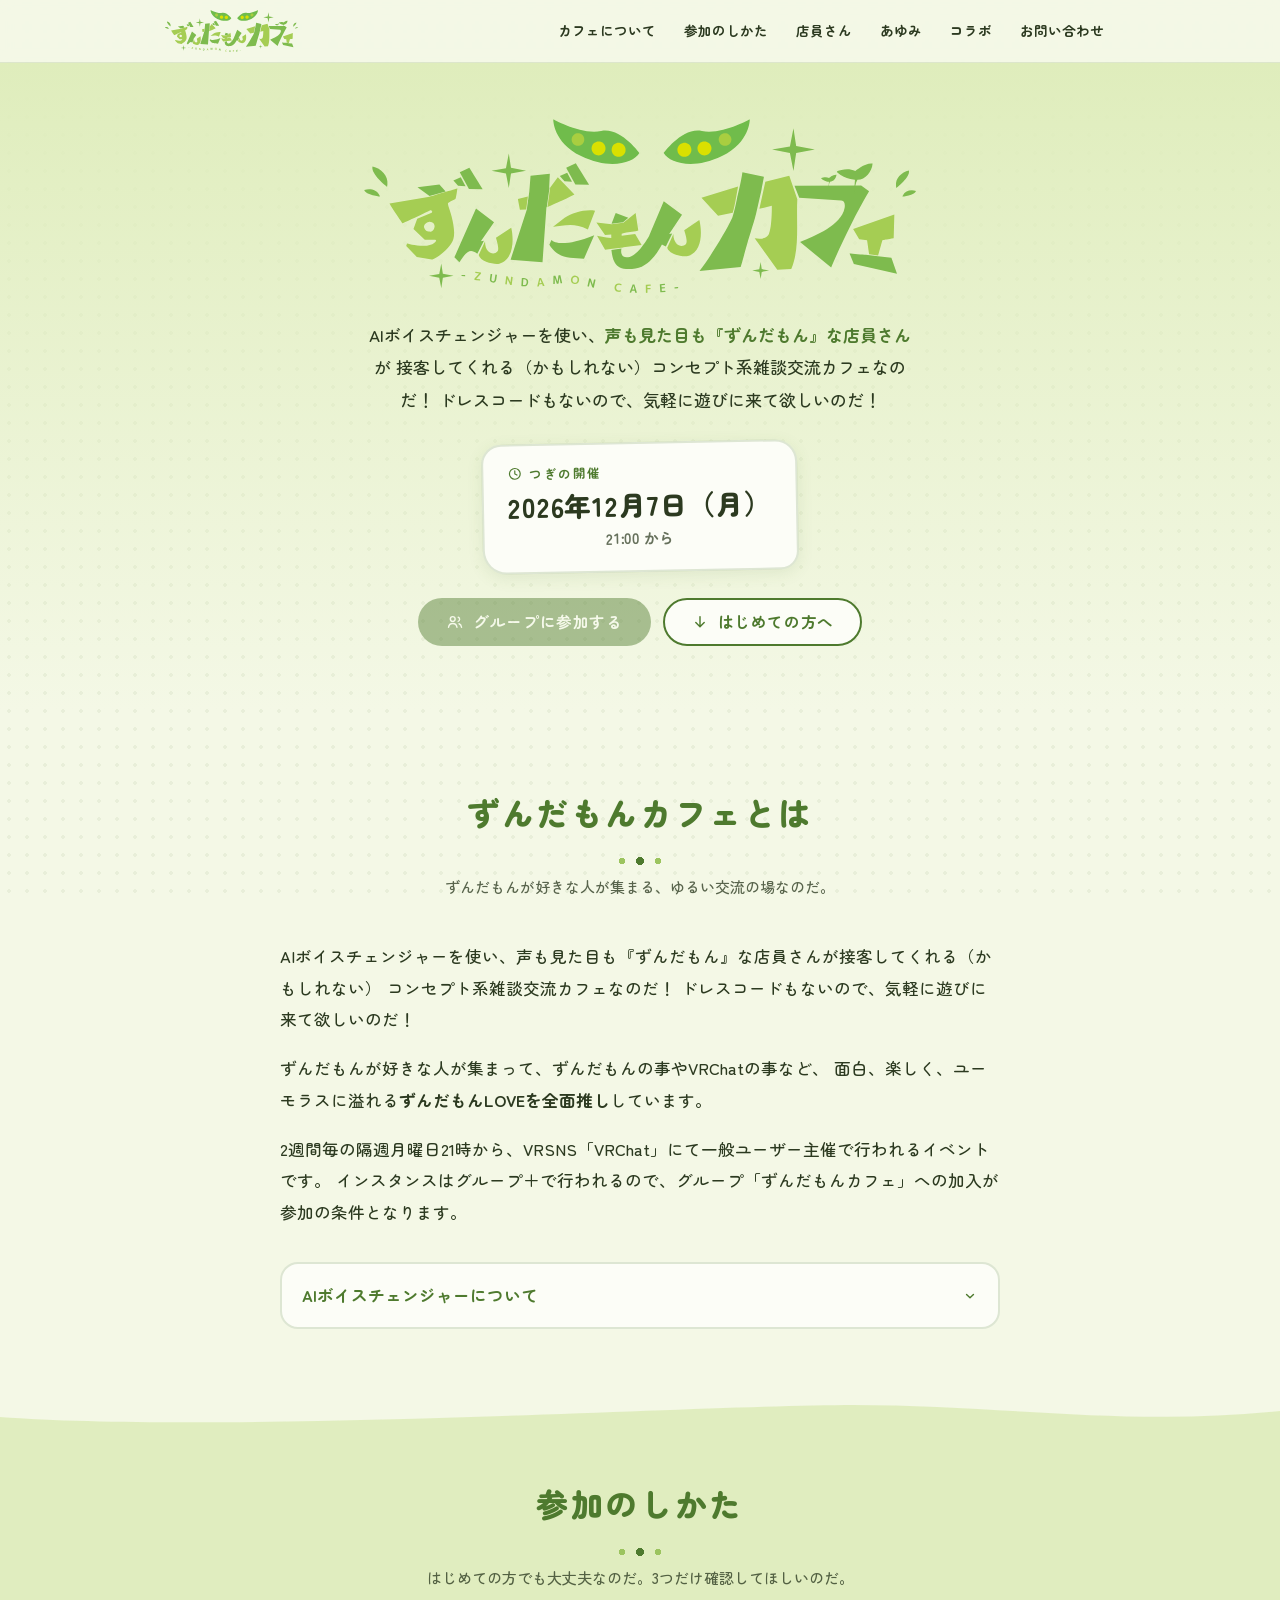
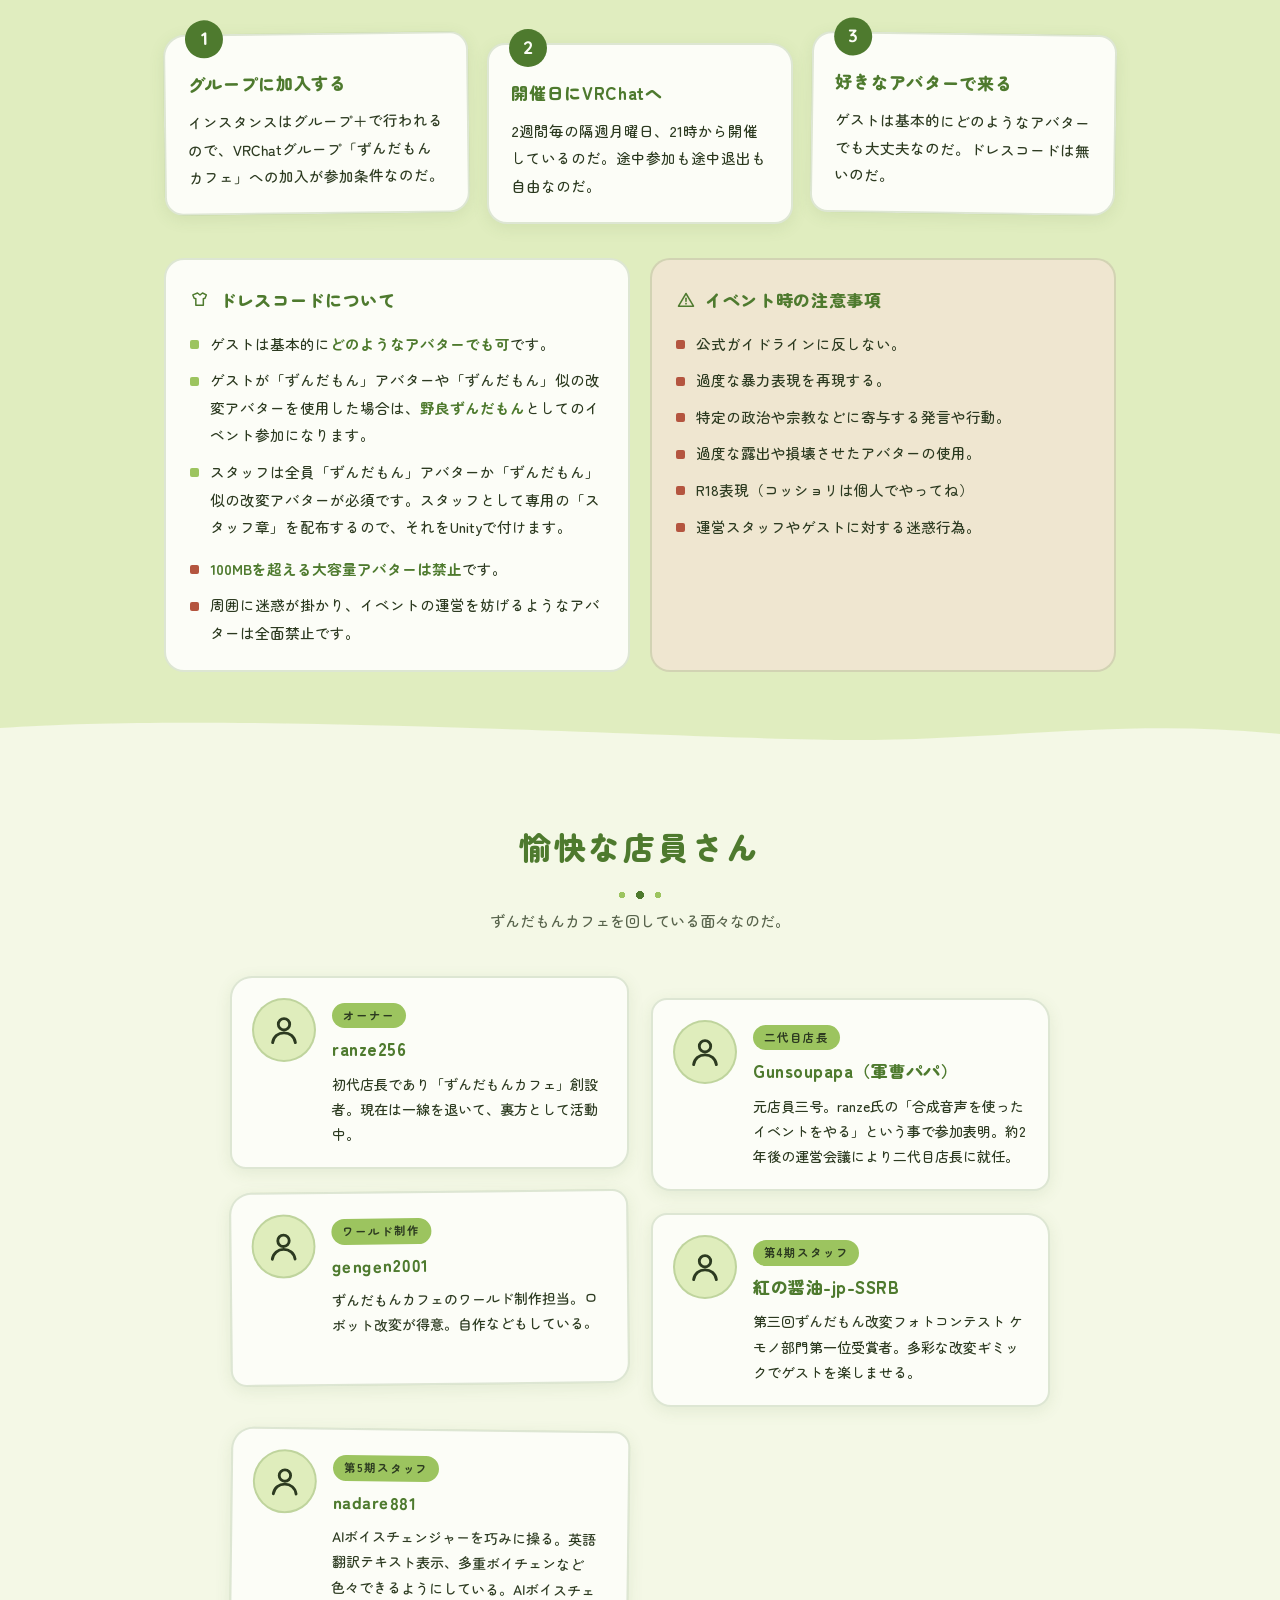
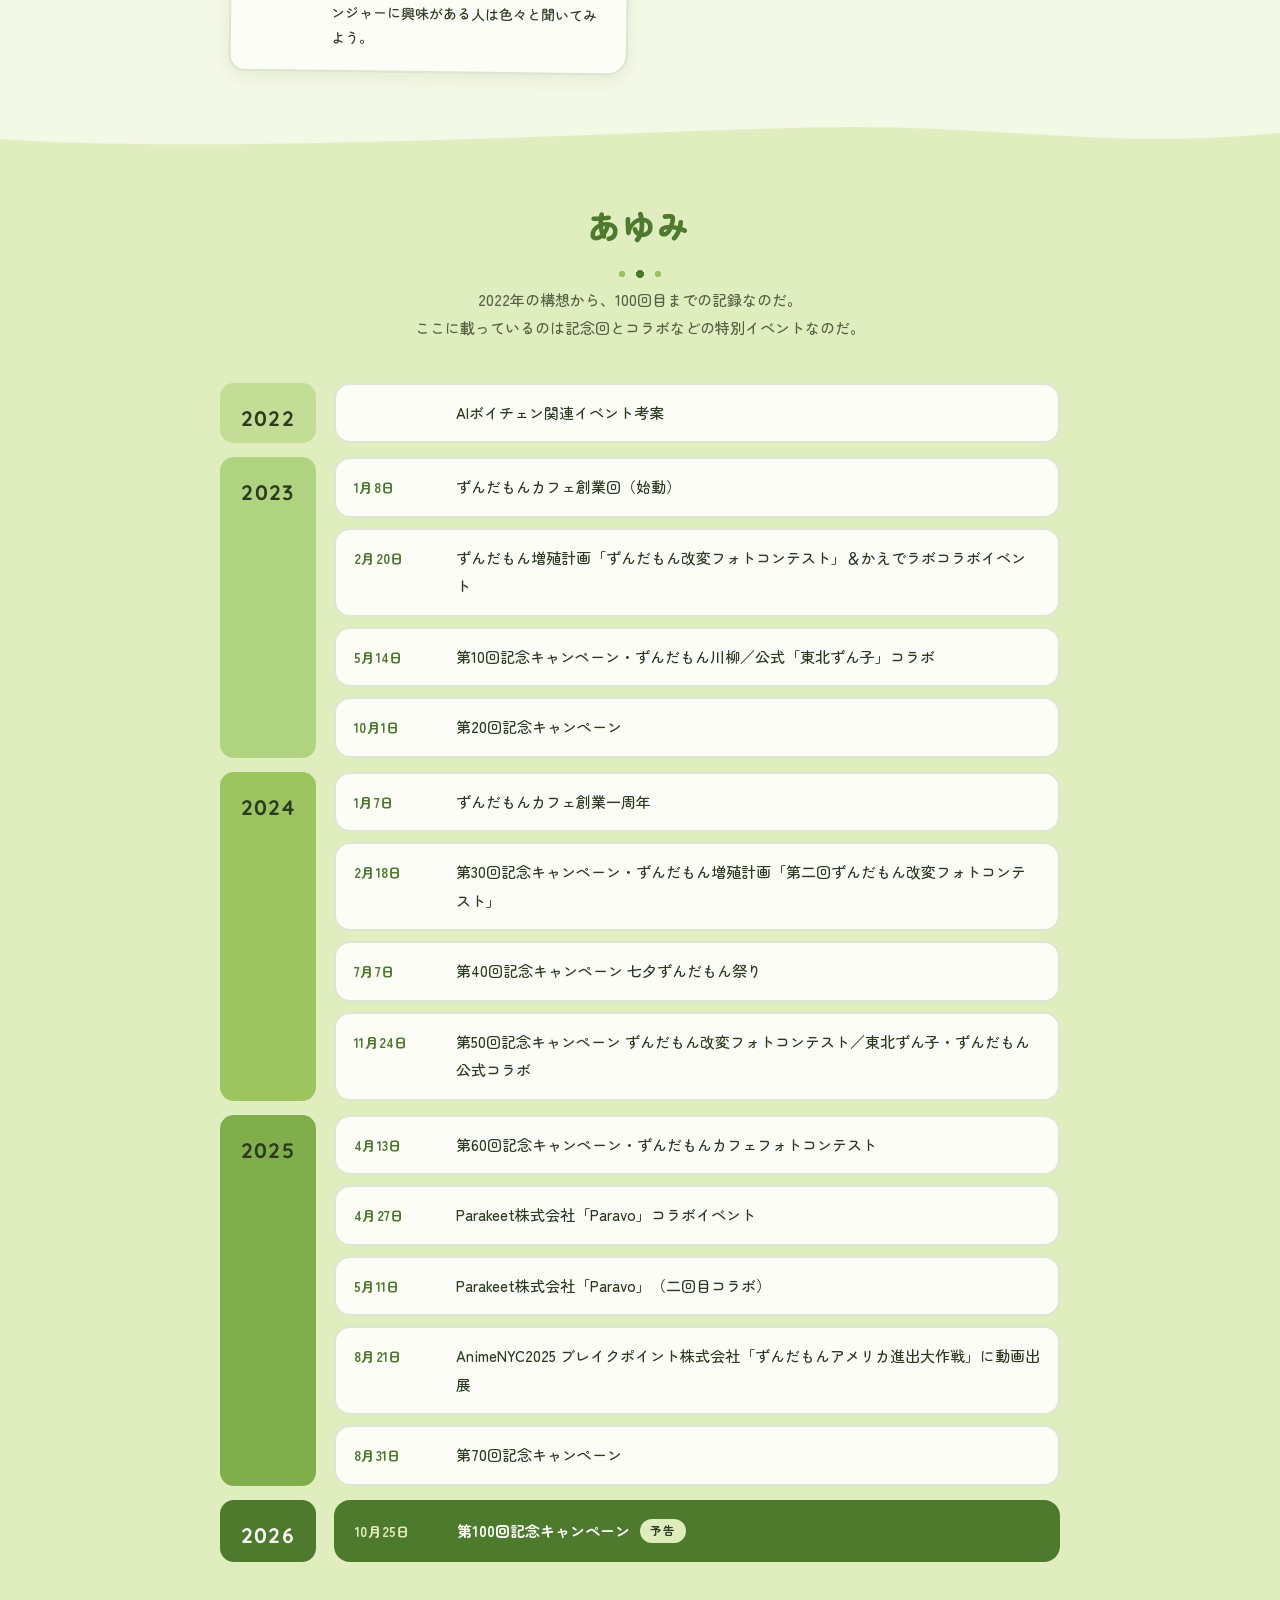
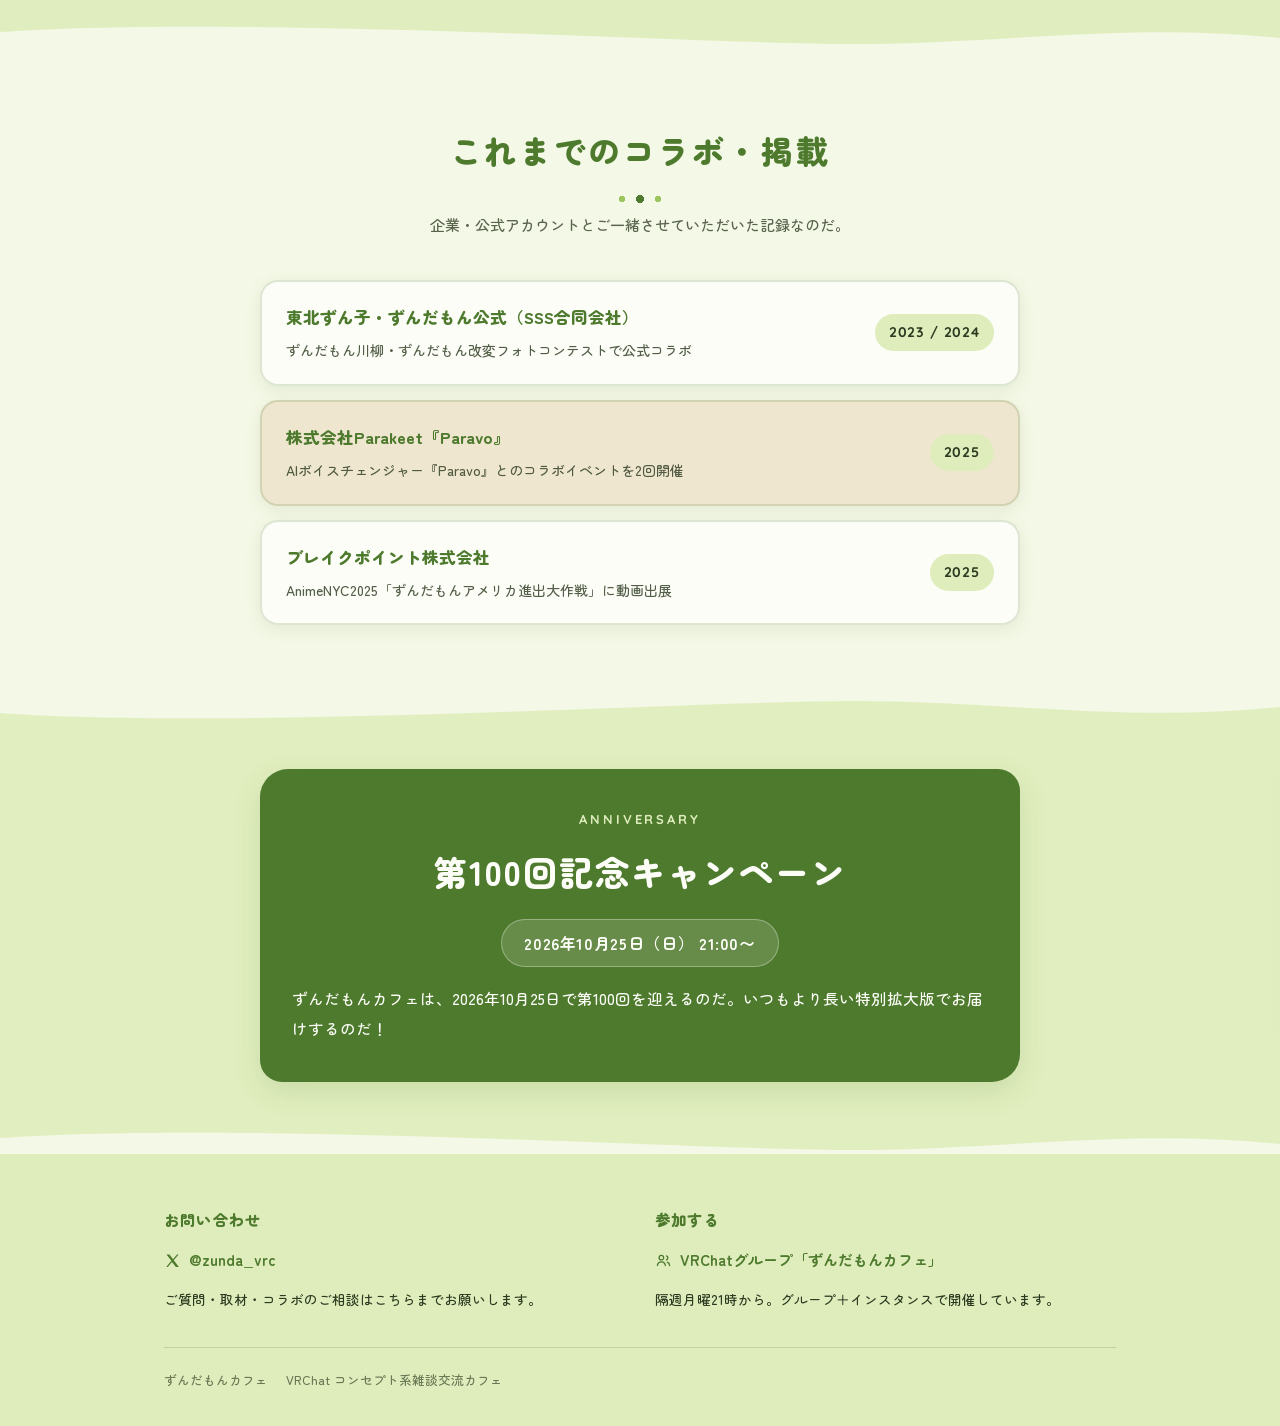
==== index.html @ 13aa04c1 "初回コミット: ずんだもんカフェ 公式サイト一式 サイト本体（index.html / css / js）、コンテンツデータ（content/*.json）、 編集画面（admin/panel.htm" ====
<!DOCTYPE html>
<html lang="ja">
<head>
<meta charset="utf-8">
<meta name="viewport" content="width=device-width, initial-scale=1">
<title>ずんだもんカフェ | VRChatのコンセプト系雑談交流カフェ</title>
<meta name="description" content="AIボイスチェンジャーを使い、声も見た目も『ずんだもん』な店員さんが接客してくれる（かもしれない）コンセプト系雑談交流カフェ。VRChatで隔週月曜21時から開催中。">
<meta property="og:type" content="website">
<meta property="og:title" content="ずんだもんカフェ">
<meta property="og:description" content="声も見た目も『ずんだもん』な店員さんが接客してくれる（かもしれない）カフェなのだ！ VRChatで隔週月曜21時から開催中。">
<meta property="og:url" content="https://zundacafe.github.io/">
<meta property="og:image" content="https://zundacafe.github.io/images/ogp.png">
<meta property="og:image:width" content="1200">
<meta property="og:image:height" content="630">
<meta name="twitter:card" content="summary_large_image">
<link rel="icon" href="images/favicon.png" sizes="32x32" type="image/png">
<link rel="icon" href="images/favicon-64.png" sizes="64x64" type="image/png">
<link rel="apple-touch-icon" href="images/apple-touch-icon.png">
<link rel="preconnect" href="https://fonts.googleapis.com">
<link rel="preconnect" href="https://fonts.gstatic.com" crossorigin>
<link href="https://fonts.googleapis.com/css2?family=Zen+Maru+Gothic:wght@400;500;700;900&family=Quicksand:wght@500;700&display=swap" rel="stylesheet">
<link rel="stylesheet" href="css/style.css?v=5">
</head>
<body>

<!-- ================= アイコン定義（絵文字は使わない・全て自作SVG） ================= -->
<svg width="0" height="0" style="position:absolute" aria-hidden="true" focusable="false">
  <defs>
    <!-- 枝豆のさや -->
    <symbol id="i-pod" viewBox="0 0 24 24">
      <path d="M4.6 15.3C2.3 12 3.4 7.4 7 5.2c3.6-2.2 8.6-1.4 11.4 1.8 2.7 3.2 2 7.7-1.6 9.9-3.6 2.2-9.9 1.6-12.2-1.6Z"
            fill="none" stroke="currentColor" stroke-width="1.7" stroke-linejoin="round"/>
      <circle cx="9" cy="11.2" r="1.9" fill="currentColor"/>
      <circle cx="13.4" cy="9.6" r="1.9" fill="currentColor"/>
      <circle cx="16" cy="12.6" r="1.7" fill="currentColor"/>
    </symbol>
    <!-- 時計 -->
    <symbol id="i-clock" viewBox="0 0 24 24">
      <circle cx="12" cy="12" r="8.6" fill="none" stroke="currentColor" stroke-width="1.9"/>
      <path d="M12 7.2V12l3.3 2" fill="none" stroke="currentColor" stroke-width="1.9" stroke-linecap="round"/>
    </symbol>
    <!-- 人が集まる（グループ） -->
    <symbol id="i-group" viewBox="0 0 24 24">
      <circle cx="9" cy="8" r="3.2" fill="none" stroke="currentColor" stroke-width="1.9"/>
      <path d="M3.4 19c.5-3.2 2.9-5 5.6-5s5.1 1.8 5.6 5" fill="none" stroke="currentColor" stroke-width="1.9" stroke-linecap="round"/>
      <path d="M16.2 5.6a3 3 0 0 1 0 5.6M17.4 14.4c1.8.6 3 2.3 3.3 4.6" fill="none" stroke="currentColor" stroke-width="1.9" stroke-linecap="round"/>
    </symbol>
    <!-- 下向き矢印 -->
    <symbol id="i-down" viewBox="0 0 24 24">
      <path d="M12 4.8v13.4M6.4 12.8 12 18.4l5.6-5.6" fill="none" stroke="currentColor" stroke-width="1.9" stroke-linecap="round" stroke-linejoin="round"/>
    </symbol>
    <!-- 山カッコ（開閉） -->
    <symbol id="i-chev" viewBox="0 0 24 24">
      <path d="m6.8 9.6 5.2 5.2 5.2-5.2" fill="none" stroke="currentColor" stroke-width="2.1" stroke-linecap="round" stroke-linejoin="round"/>
    </symbol>
    <!-- 服（ドレスコード） -->
    <symbol id="i-wear" viewBox="0 0 24 24">
      <path d="M9 3.6 12 6l3-2.4 4.6 2.3-1.6 4-2 .5v8H7v-8l-2-.5-1.6-4Z"
            fill="none" stroke="currentColor" stroke-width="1.8" stroke-linejoin="round"/>
    </symbol>
    <!-- 注意（三角） -->
    <symbol id="i-alert" viewBox="0 0 24 24">
      <path d="M12 4.2 21 19.4H3Z" fill="none" stroke="currentColor" stroke-width="1.8" stroke-linejoin="round"/>
      <path d="M12 10v3.6" fill="none" stroke="currentColor" stroke-width="1.9" stroke-linecap="round"/>
      <circle cx="12" cy="16.4" r="1.05" fill="currentColor"/>
    </symbol>
    <!-- 人（スタッフのプレースホルダ） -->
    <symbol id="i-person" viewBox="0 0 24 24">
      <circle cx="12" cy="8.4" r="3.6" fill="none" stroke="currentColor" stroke-width="1.8"/>
      <path d="M4.8 20c.6-3.9 3.6-6.2 7.2-6.2s6.6 2.3 7.2 6.2" fill="none" stroke="currentColor" stroke-width="1.8" stroke-linecap="round"/>
    </symbol>
    <!-- X -->
    <symbol id="i-x" viewBox="0 0 24 24">
      <path d="M3.4 3.4h4.3l5.1 6.8 5.5-6.8h2.3l-6.8 8.3 7.2 9.5h-4.3l-5.4-7.2-5.9 7.2H3.1l7.3-8.9Z" fill="currentColor"/>
    </symbol>
  </defs>
</svg>

<!-- ================= ヘッダー ================= -->
<header class="site-head">
  <div class="wrap">
    <a class="brand" href="#top">
      <img src="images/logo.svg" alt="ずんだもんカフェ" width="842" height="274">
    </a>
    <nav class="nav">
      <a href="#about">カフェについて</a>
      <a href="#join">参加のしかた</a>
      <a href="#staff">店員さん</a>
      <a href="#history">あゆみ</a>
      <a href="#collab">コラボ</a>
      <a href="#contact">お問い合わせ</a>
    </nav>
  </div>
</header>

<!-- ================= ヒーロー ================= -->
<div class="hero" id="top">
  <div class="wrap hero-inner">
      <h1 class="hero-logo">
        <img src="images/logo.svg" alt="ずんだもんカフェ" width="842" height="274">
      </h1>
      <p class="hero-sub">
        AIボイスチェンジャーを使い、<b>声も見た目も『ずんだもん』な店員さん</b>が
        接客してくれる（かもしれない）コンセプト系雑談交流カフェなのだ！
        ドレスコードもないので、気軽に遊びに来て欲しいのだ！
      </p>

      <div class="next-card" id="next-card">
        <div class="label">
          <svg aria-hidden="true"><use href="#i-clock"></use></svg>
          <span id="next-label">つぎの開催</span>
        </div>
        <div class="date" id="next-date">読み込み中…</div>
        <div class="time" id="next-time"></div>
      </div>

      <div class="cta-row">
        <a class="btn btn-main" id="group-btn" href="#join">
          <svg aria-hidden="true"><use href="#i-group"></use></svg>
          グループに参加する
        </a>
        <a class="btn btn-sub" href="#join">
          <svg aria-hidden="true"><use href="#i-down"></use></svg>
          はじめての方へ
        </a>
      </div>

      <div class="notice" id="notice" hidden></div>
  </div>
</div>

<main>

<!-- ================= カフェについて ================= -->
<section id="about">
  <div class="wrap">
    <h2 class="sec-head">ずんだもんカフェとは</h2>
    <p class="sec-lead">ずんだもんが好きな人が集まる、ゆるい交流の場なのだ。</p>

    <div class="about-body">
      <p>
        AIボイスチェンジャーを使い、声も見た目も『ずんだもん』な店員さんが接客してくれる（かもしれない）
        コンセプト系雑談交流カフェなのだ！ ドレスコードもないので、気軽に遊びに来て欲しいのだ！
      </p>
      <p>
        ずんだもんが好きな人が集まって、ずんだもんの事やVRChatの事など、
        面白、楽しく、ユーモラスに溢れる<b>ずんだもんLOVEを全面推し</b>しています。
      </p>
      <p>
        2週間毎の隔週月曜日21時から、VRSNS「VRChat」にて一般ユーザー主催で行われるイベントです。
        インスタンスはグループ＋で行われるので、グループ「ずんだもんカフェ」への加入が参加の条件となります。
      </p>

      <details class="vc">
        <summary>
          AIボイスチェンジャーについて
          <svg class="chev" aria-hidden="true"><use href="#i-chev"></use></svg>
        </summary>
        <div class="vc-body">
          <p>
            現在、スタッフの全員が株式会社Parakeet様より開発・運営されている
            AIボイスチェンジャー『Paravo』を使用しています。以前は、MMVCやRVC等を使用していました。
          </p>
          <p>
            『Paravo』に関してはVRSNS『VRChat』にて非常に使用しやすい環境構築で、
            数あるAIボイスチェンジャーの中では手軽に高性能な変換が可能となっています。
          </p>
          <p>
            特に、殆どのボイスチェンジャーは「GPU」を使用するのに対して『Paravo』は「CPU」を使用するため、
            「GPU」の使用率の大半を占める3Dプラットフォームと互いに影響される事なく、
            スムーズな変換とプレイングが行えます。「VRChat」ではかなり重宝する変換ソフトです。
          </p>
        </div>
      </details>
    </div>
  </div>
</section>

<!-- ================= 参加のしかた ================= -->
<section id="join">
  <svg class="wave wave-top" viewBox="0 0 1200 34" preserveAspectRatio="none" aria-hidden="true">
    <path d="M0 0h1200v11c-140 16-260-6-400-6S220 34 0 17Z"/>
  </svg>
  <div class="wrap">
    <h2 class="sec-head">参加のしかた</h2>
    <p class="sec-lead">はじめての方でも大丈夫なのだ。3つだけ確認してほしいのだ。</p>

    <div class="steps">
      <div class="step">
        <div class="num">1</div>
        <h3>グループに加入する</h3>
        <p>インスタンスはグループ＋で行われるので、VRChatグループ「ずんだもんカフェ」への加入が参加条件なのだ。</p>
      </div>
      <div class="step">
        <div class="num">2</div>
        <h3>開催日にVRChatへ</h3>
        <p>2週間毎の隔週月曜日、21時から開催しているのだ。途中参加も途中退出も自由なのだ。</p>
      </div>
      <div class="step">
        <div class="num">3</div>
        <h3>好きなアバターで来る</h3>
        <p>ゲストは基本的にどのようなアバターでも大丈夫なのだ。ドレスコードは無いのだ。</p>
      </div>
    </div>

    <div class="rule-grid">
      <div class="rule-box">
        <h3><svg aria-hidden="true"><use href="#i-wear"></use></svg>ドレスコードについて</h3>
        <ul class="rule-list">
          <li>ゲストは基本的に<b>どのようなアバターでも可</b>です。</li>
          <li>ゲストが「ずんだもん」アバターや「ずんだもん」似の改変アバターを使用した場合は、<b>野良ずんだもん</b>としてのイベント参加になります。</li>
          <li>スタッフは全員「ずんだもん」アバターか「ずんだもん」似の改変アバターが必須です。スタッフとして専用の「スタッフ章」を配布するので、それをUnityで付けます。</li>
        </ul>
        <ul class="rule-list ng" style="margin-top:14px">
          <li><b>100MBを超える大容量アバターは禁止</b>です。</li>
          <li>周囲に迷惑が掛かり、イベントの運営を妨げるようなアバターは全面禁止です。</li>
        </ul>
      </div>

      <div class="rule-box kraft">
        <h3><svg aria-hidden="true"><use href="#i-alert"></use></svg>イベント時の注意事項</h3>
        <ul class="rule-list ng">
          <li>公式ガイドラインに反しない。</li>
          <li>過度な暴力表現を再現する。</li>
          <li>特定の政治や宗教などに寄与する発言や行動。</li>
          <li>過度な露出や損壊させたアバターの使用。</li>
          <li>R18表現（コッショリは個人でやってね）</li>
          <li>運営スタッフやゲストに対する迷惑行為。</li>
        </ul>
      </div>
    </div>
  </div>
  <svg class="wave wave-bottom" viewBox="0 0 1200 34" preserveAspectRatio="none" aria-hidden="true">
    <path d="M0 0h1200v11c-140 16-260-6-400-6S220 34 0 17Z"/>
  </svg>
</section>

<!-- ================= 店員さん ================= -->
<section id="staff">
  <div class="wrap">
    <h2 class="sec-head">愉快な店員さん</h2>
    <p class="sec-lead">ずんだもんカフェを回している面々なのだ。</p>
    <div class="staff-grid" id="staff-grid"></div>
  </div>
</section>

<!-- ================= あゆみ ================= -->
<section id="history">
  <svg class="wave wave-top" viewBox="0 0 1200 34" preserveAspectRatio="none" aria-hidden="true">
    <path d="M0 0h1200v11c-140 16-260-6-400-6S220 34 0 17Z"/>
  </svg>
  <div class="wrap">
    <h2 class="sec-head">あゆみ</h2>
    <p class="sec-lead">2022年の構想から、100回目までの記録なのだ。<br>ここに載っているのは記念回とコラボなどの特別イベントなのだ。</p>
    <div class="timeline" id="timeline"></div>
  </div>
  <svg class="wave wave-bottom" viewBox="0 0 1200 34" preserveAspectRatio="none" aria-hidden="true">
    <path d="M0 0h1200v11c-140 16-260-6-400-6S220 34 0 17Z"/>
  </svg>
</section>

<!-- ================= コラボ ================= -->
<section id="collab">
  <div class="wrap">
    <h2 class="sec-head">これまでのコラボ・掲載</h2>
    <p class="sec-lead">企業・公式アカウントとご一緒させていただいた記録なのだ。</p>
    <div class="collab-list" id="collab-list"></div>
  </div>
</section>

<!-- ================= 100回記念 ================= -->
<section id="anniv" hidden>
  <svg class="wave wave-top" viewBox="0 0 1200 34" preserveAspectRatio="none" aria-hidden="true">
    <path d="M0 0h1200v11c-140 16-260-6-400-6S220 34 0 17Z"/>
  </svg>
  <div class="wrap">
    <div class="anniv">
      <div class="kicker">ANNIVERSARY</div>
      <h2 id="anniv-title"></h2>
      <div class="when" id="anniv-when"></div>
      <p id="anniv-body"></p>
    </div>
  </div>
  <svg class="wave wave-bottom" viewBox="0 0 1200 34" preserveAspectRatio="none" aria-hidden="true">
    <path d="M0 0h1200v11c-140 16-260-6-400-6S220 34 0 17Z"/>
  </svg>
</section>

</main>

<!-- ================= フッター ================= -->
<footer class="site-foot" id="contact">
  <div class="wrap">
    <div class="foot-grid">
      <div>
        <h3>お問い合わせ</h3>
        <a class="foot-link" id="x-link" href="https://x.com/zunda_vrc" target="_blank" rel="noopener">
          <svg aria-hidden="true"><use href="#i-x"></use></svg>
          @zunda_vrc
        </a>
        <p style="font-size:13.5px;margin:10px 0 0">
          ご質問・取材・コラボのご相談はこちらまでお願いします。
        </p>
      </div>
      <div>
        <h3>参加する</h3>
        <a class="foot-link" id="group-link-foot" href="#join">
          <svg aria-hidden="true"><use href="#i-group"></use></svg>
          VRChatグループ「ずんだもんカフェ」
        </a>
        <p style="font-size:13.5px;margin:10px 0 0">
          隔週月曜21時から。グループ＋インスタンスで開催しています。
        </p>
      </div>
      <div id="credits-block" hidden>
        <h3>利用素材</h3>
        <ul class="credit-list" id="credit-list"></ul>
      </div>
    </div>
    <div class="copy">
      <span>ずんだもんカフェ</span>
      <span>VRChat コンセプト系雑談交流カフェ</span>
    </div>
  </div>
</footer>

<script src="js/app.js?v=5"></script>
</body>
</html>
---- css/style.css ----
@charset "utf-8";
/* ================================================================
   ずんだもんカフェ 公式サイト
   設計書: SPEC.md v1.0
   禁止: Inter / Roboto / Noto Sans JP / 明朝 / 絵文字アイコン /
         グラデ先細り線 / 均一3列グリッド / 全中央揃え
   ================================================================ */

:root{
  --z-paper:  #F4F8E6;
  --z-light:  #DFEDBC;
  --z-mid:    #9CC45F;
  --z-deep:   #4E7A2E;
  --z-ink:    #2C3A20;
  --z-card:   #FCFDF7;
  --z-kraft:  #EFE6D0;

  --z-shadow: 0 4px 16px rgba(78,122,46,.10);
  --z-shadow-lift: 0 10px 28px rgba(78,122,46,.16);
  --z-border: 2px solid rgba(78,122,46,.18);

  --z-wrap: 1000px;
  --z-gut: 24px;
}

*,*::before,*::after{ box-sizing:border-box; }

html{ scroll-behavior:smooth; }

body{
  margin:0;
  font-family:"Zen Maru Gothic","Quicksand","Hiragino Maru Gothic ProN",sans-serif;
  font-weight:500;
  font-size:16px;
  line-height:1.9;
  color:var(--z-ink);
  background-color:var(--z-paper);
  /* 地紋：年表画像の淡いドット。統一感の核 */
  background-image:radial-gradient(rgba(78,122,46,.07) 1.6px, transparent 1.7px);
  background-size:18px 18px;
  background-attachment:fixed;
  -webkit-font-smoothing:antialiased;
  text-size-adjust:100%;
}

img{ max-width:100%; height:auto; display:block; }
a{ color:var(--z-deep); }

.wrap{
  width:100%;
  max-width:var(--z-wrap);
  margin-inline:auto;
  padding-inline:var(--z-gut);
}

/* ---------- 見出し ---------- */
.sec-head{
  margin:0 0 8px;
  font-size:clamp(24px,4.4vw,32px);
  font-weight:900;
  letter-spacing:.08em;
  color:var(--z-deep);
  text-align:center;
}
.sec-lead{
  margin:0 auto 40px;
  max-width:640px;
  text-align:center;
  font-size:15px;
  color:rgba(44,58,32,.78);
}
/* 見出しの下の小さな印。線ではなく粒で置く（グラデ線を使わない） */
.sec-head::after{
  content:"";
  display:block;
  width:52px;
  height:8px;
  margin:14px auto 0;
  border-radius:99px;
  background:
    radial-gradient(circle at 8px 4px, var(--z-mid) 3.4px, transparent 3.5px),
    radial-gradient(circle at 26px 4px, var(--z-deep) 4.2px, transparent 4.3px),
    radial-gradient(circle at 44px 4px, var(--z-mid) 3.4px, transparent 3.5px);
}

section{ padding-block:72px; position:relative; scroll-margin-top:64px; }
section:nth-of-type(even){ background:rgba(223,237,188,.92); }

/* ---------- セクション区切り：波形（hrを使わない） ---------- */
section{ overflow:hidden; }
.wave{
  position:absolute; left:0; width:100%; height:34px;
  display:block; pointer-events:none;
}
.wave-top{ top:-1px; }
.wave-bottom{ bottom:-1px; transform:scaleY(-1); }
.wave path{ fill:var(--z-paper); }

/* ================================================================
   ヘッダー
   ================================================================ */
.site-head{
  position:sticky; top:0; z-index:50;
  background:rgba(244,248,230,.92);
  backdrop-filter:blur(6px);
  border-bottom:1px solid rgba(78,122,46,.14);
}
.site-head .wrap{
  display:flex; align-items:center; gap:16px;
  min-height:62px;
}
.brand{
  display:flex; align-items:center;
  text-decoration:none; flex:none;
}
.brand img{ height:44px; width:auto; display:block; }
.nav{
  margin-left:auto;
  display:flex; gap:4px; flex-wrap:wrap;
}
.nav a{
  padding:7px 12px; border-radius:99px;
  font-size:13.5px; font-weight:700; text-decoration:none;
  color:var(--z-ink);
}
.nav a:hover{ background:var(--z-light); }

/* ================================================================
   ヒーロー
   ================================================================ */
.hero{
  padding-block:52px 64px;
  background:linear-gradient(180deg, var(--z-light) 0%, rgba(223,237,188,0) 100%);
}
.hero-inner{
  display:flex; flex-direction:column; align-items:center;
  text-align:center;
}
/* 公式ロゴ（ずんだんカフェ　ロゴ.ai から抽出したベクター） */
.hero-logo{
  margin:0 0 22px;
  width:min(560px,100%);
}
.hero-logo img{ width:100%; height:auto; }
.hero-sub{
  margin:0 auto 26px;
  font-size:clamp(15px,2.2vw,17px);
  max-width:32em;
}
.hero-sub b{ color:var(--z-deep); }

/* 次回開催カード：わずかに傾けて手で置いた感を出す */
.next-card{
  display:inline-block;
  padding:16px 24px 18px;
  background:var(--z-card);
  border:var(--z-border);
  border-radius:20px 22px 18px 24px;
  box-shadow:var(--z-shadow);
  transform:rotate(-1.1deg);
  margin-bottom:26px;
}
.next-card .label{
  display:flex; align-items:center; gap:7px;
  font-size:12.5px; font-weight:700; letter-spacing:.12em;
  color:var(--z-deep); margin-bottom:2px;
}
.next-card .label svg{ width:15px; height:15px; }
.next-card .date{
  font-size:clamp(21px,3.6vw,27px); font-weight:900;
  letter-spacing:.03em; line-height:1.4;
}
.next-card .time{ font-size:15px; font-weight:700; color:rgba(44,58,32,.72); }
.next-card.is-today{ background:var(--z-mid); border-color:var(--z-deep); }
.next-card.is-today .label,
.next-card.is-today .time{ color:var(--z-ink); }

.cta-row{ display:flex; flex-wrap:wrap; gap:12px; }

.btn{
  display:inline-flex; align-items:center; gap:9px;
  min-height:48px; padding:0 26px;
  border-radius:99px; border:2px solid transparent;
  font-family:inherit; font-size:15.5px; font-weight:700; letter-spacing:.04em;
  text-decoration:none; cursor:pointer;
  transition:transform .14s ease, box-shadow .14s ease;
}
.btn svg{ width:18px; height:18px; flex:none; }
.btn:hover{ transform:translateY(-2px); box-shadow:var(--z-shadow-lift); }
.btn-main{ background:var(--z-deep); color:var(--z-card); }
.btn-sub{ background:var(--z-card); color:var(--z-deep); border-color:var(--z-deep); }
.btn[aria-disabled="true"]{
  opacity:.45; pointer-events:none;
}

/* お知らせ帯 */
.notice{
  margin-top:26px; text-align:left; max-width:640px; padding:13px 18px;
  background:var(--z-kraft);
  border-left:6px solid var(--z-deep);
  border-radius:6px 14px 14px 6px;
  font-size:14.5px;
}

/* ================================================================
   about
   ================================================================ */
.about-body{
  max-width:720px; margin-inline:auto;
  font-size:16.5px;
}
.about-body p{ margin:0 0 18px; }

details.vc{
  margin-top:34px;
  background:var(--z-card);
  border:var(--z-border);
  border-radius:18px;
  overflow:hidden;
}
details.vc summary{
  display:flex; align-items:center; gap:10px;
  padding:16px 20px; cursor:pointer;
  font-weight:700; color:var(--z-deep);
  list-style:none;
}
details.vc summary::-webkit-details-marker{ display:none; }
details.vc summary .chev{
  margin-left:auto; width:16px; height:16px;
  transition:transform .18s ease;
}
details.vc[open] summary .chev{ transform:rotate(180deg); }
details.vc .vc-body{
  padding:0 20px 20px;
  font-size:15px;
  border-top:1px dashed rgba(78,122,46,.24);
  padding-top:16px;
}
details.vc .vc-body p{ margin:0 0 12px; }
details.vc .vc-body p:last-child{ margin-bottom:0; }

/* ================================================================
   参加のしかた
   ================================================================ */
.steps{
  display:grid; gap:18px;
  grid-template-columns:repeat(auto-fit,minmax(240px,1fr));
  margin-bottom:44px;
}
.step{
  position:relative;
  padding:26px 22px 22px;
  background:var(--z-card);
  border:var(--z-border);
  box-shadow:var(--z-shadow);
}
/* 3枚を同じ形にしない */
.step:nth-child(1){ border-radius:22px 18px 20px 18px; transform:rotate(-.7deg); }
.step:nth-child(2){ border-radius:18px 22px 18px 20px; transform:translateY(10px); }
.step:nth-child(3){ border-radius:20px 18px 22px 18px; transform:rotate(.8deg); }
.step .num{
  position:absolute; top:-16px; left:20px;
  width:38px; height:38px;
  display:grid; place-items:center;
  border-radius:50%;
  background:var(--z-deep); color:var(--z-card);
  font-family:"Quicksand",sans-serif; font-weight:700; font-size:18px;
}
.step h3{
  margin:6px 0 8px; font-size:17px; font-weight:900;
  letter-spacing:.04em; color:var(--z-deep);
}
.step p{ margin:0; font-size:14.5px; }

.rule-grid{
  display:grid; gap:20px;
  grid-template-columns:repeat(auto-fit,minmax(300px,1fr));
}
.rule-box{
  padding:24px;
  background:var(--z-card);
  border:var(--z-border);
  border-radius:20px;
}
.rule-box.kraft{ background:var(--z-kraft); }
.rule-box h3{
  display:flex; align-items:center; gap:9px;
  margin:0 0 14px; font-size:17px; font-weight:900;
  letter-spacing:.04em; color:var(--z-deep);
}
.rule-box h3 svg{ width:20px; height:20px; }
.rule-list{ margin:0; padding:0; list-style:none; }
.rule-list li{
  position:relative; padding-left:20px; margin-bottom:9px;
  font-size:14.5px;
}
/* 箇条書きの印は矩形（意味のある形）。絵文字は使わない */
.rule-list li::before{
  content:""; position:absolute; left:0; top:.72em;
  width:9px; height:9px; border-radius:2px;
  background:var(--z-mid);
}
.rule-list.ng li::before{ background:#B4553F; }
.rule-list li:last-child{ margin-bottom:0; }
.rule-list li b{ color:var(--z-deep); }

/* ================================================================
   スタッフ（均一3列にしない）
   ================================================================ */
.staff-grid{
  display:grid; gap:22px;
  grid-template-columns:repeat(2,minmax(0,1fr));
  max-width:820px; margin-inline:auto;
}
.staff{
  display:flex; gap:16px; align-items:flex-start;
  padding:20px;
  background:var(--z-card);
  border:var(--z-border);
  box-shadow:var(--z-shadow);
}
.staff:nth-child(odd){ border-radius:22px 16px 20px 16px; }
.staff:nth-child(even){ border-radius:16px 22px 16px 20px; transform:translateY(22px); }
.staff:nth-child(3n){ transform:rotate(-.6deg); }
.staff:nth-child(5n){ transform:translateY(22px) rotate(.7deg); }
.staff-ava{
  width:64px; height:64px; flex:none;
  border-radius:50%; overflow:hidden;
  background:var(--z-light);
  display:grid; place-items:center;
  border:2px solid rgba(78,122,46,.22);
}
.staff-ava svg{ width:38px; height:38px; }
.staff-ava img{ width:100%; height:100%; object-fit:cover; }
.staff-role{
  display:inline-block; margin-bottom:5px;
  padding:2px 11px; border-radius:99px;
  background:var(--z-mid); color:var(--z-ink);
  font-size:11.5px; font-weight:700; letter-spacing:.08em;
}
.staff-name{
  margin:0 0 6px; font-size:17px; font-weight:900;
  letter-spacing:.03em; color:var(--z-deep);
  word-break:break-word;
}
.staff-bio{ margin:0; font-size:14px; line-height:1.8; }

/* ================================================================
   あゆみ（年表）
   ================================================================ */
.timeline{ max-width:840px; margin-inline:auto; }
.tl-year{
  display:grid;
  grid-template-columns:96px minmax(0,1fr);
  gap:18px;
  margin-bottom:14px;
}
.tl-band{
  position:relative;
  border-radius:14px;
  background:var(--z-mid);
  display:flex; justify-content:center; padding-top:16px;
}
/* 年ごとに帯の濃さを変える */
.tl-year:nth-child(1) .tl-band{ background:#C3DC96; }
.tl-year:nth-child(2) .tl-band{ background:#B0D37F; }
.tl-year:nth-child(3) .tl-band{ background:#9CC45F; }
.tl-year:nth-child(4) .tl-band{ background:#7FAE4A; }
.tl-year:nth-child(5) .tl-band{ background:var(--z-deep); }
.tl-band span{
  font-family:"Quicksand",sans-serif;
  font-size:21px; font-weight:700; letter-spacing:.06em;
  color:var(--z-ink);
  position:sticky; top:80px;
}
.tl-year:nth-child(5) .tl-band span{ color:var(--z-card); }

.tl-rows{ display:flex; flex-direction:column; gap:10px; }
.tl-row{
  display:grid;
  grid-template-columns:88px minmax(0,1fr);
  gap:14px; align-items:baseline;
  padding:14px 18px;
  background:var(--z-card);
  border:var(--z-border);
  border-radius:16px;
}
.tl-date{
  font-size:13.5px; font-weight:700; letter-spacing:.02em;
  color:var(--z-deep); white-space:nowrap;
}
.tl-title{ font-size:15px; }
.tl-row.is-highlight{
  background:var(--z-deep);
  border-color:var(--z-deep);
  border-width:3px;
}
.tl-row.is-highlight .tl-date{ color:var(--z-light); }
.tl-row.is-highlight .tl-title{ color:var(--z-card); font-weight:700; }
.tl-badge{
  display:inline-block; margin-left:10px;
  padding:1px 10px; border-radius:99px;
  background:var(--z-light); color:var(--z-ink);
  font-size:11.5px; font-weight:700; letter-spacing:.1em;
  vertical-align:2px;
}

/* ================================================================
   コラボ
   ================================================================ */
.collab-list{
  display:flex; flex-direction:column; gap:14px;
  max-width:760px; margin-inline:auto;
}
.collab{
  display:grid; grid-template-columns:minmax(0,1fr) auto;
  gap:16px; align-items:center;
  padding:20px 24px;
  background:var(--z-card);
  border:var(--z-border);
  border-radius:18px;
  box-shadow:var(--z-shadow);
}
.collab:nth-child(even){ background:var(--z-kraft); }
.collab-name{ margin:0 0 4px; font-size:16.5px; font-weight:900; color:var(--z-deep); }
.collab-note{ margin:0; font-size:14px; color:rgba(44,58,32,.82); }
.collab-year{
  font-family:"Quicksand",sans-serif;
  font-size:14px; font-weight:700; letter-spacing:.06em;
  color:var(--z-ink);
  padding:5px 14px; border-radius:99px;
  background:var(--z-light); white-space:nowrap;
}

/* ================================================================
   100回記念
   ================================================================ */
.anniv{
  max-width:760px; margin-inline:auto;
  padding:38px 32px;
  background:var(--z-deep);
  border-radius:28px 22px 28px 22px;
  color:var(--z-card);
  text-align:center;
  box-shadow:var(--z-shadow-lift);
}
.anniv .kicker{
  font-family:"Quicksand",sans-serif;
  font-size:13px; font-weight:700; letter-spacing:.22em;
  color:var(--z-light);
}
.anniv h2{
  margin:8px 0 14px;
  font-size:clamp(24px,4.6vw,34px); font-weight:900; letter-spacing:.06em;
}
.anniv .when{
  display:inline-block; margin-bottom:16px;
  padding:8px 22px; border-radius:99px;
  background:rgba(252,253,247,.14);
  border:1px solid rgba(252,253,247,.32);
  font-size:16px; font-weight:700; letter-spacing:.04em;
}
.anniv p{ margin:0; font-size:15.5px; line-height:1.95; text-align:left; }

/* ================================================================
   フッター
   ================================================================ */
.site-foot{
  padding-block:52px 34px;
  background:var(--z-light);
}
.foot-grid{
  display:grid; gap:30px;
  grid-template-columns:repeat(auto-fit,minmax(240px,1fr));
  margin-bottom:34px;
}
.foot-grid h3{
  margin:0 0 12px; font-size:15px; font-weight:900;
  letter-spacing:.08em; color:var(--z-deep);
}
.foot-link{
  display:inline-flex; align-items:center; gap:8px;
  font-size:15px; font-weight:700; text-decoration:none;
  color:var(--z-deep);
}
.foot-link svg{ width:17px; height:17px; }
.foot-link:hover{ text-decoration:underline; }
.credit-list{ margin:0; padding:0; list-style:none; font-size:13.5px; }
.credit-list li{ margin-bottom:6px; }
.copy{
  padding-top:20px;
  border-top:1px solid rgba(78,122,46,.22);
  font-size:12.5px; color:rgba(44,58,32,.66);
  display:flex; flex-wrap:wrap; gap:8px 18px; align-items:center;
}

/* ================================================================
   720px 以下（ブレークポイントは1本）
   ================================================================ */
@media (max-width:720px){
  :root{ --z-gut:18px; }
  body{ font-size:15.5px; }
  section{ padding-block:56px; }

  .nav{ display:none; }

  .hero{ padding-block:36px 56px; }
  .hero-logo{ width:100%; margin-bottom:18px; }
  .brand img{ height:30px; }
  .next-card{ display:block; transform:none; width:100%; }
  .cta-row .btn{ width:100%; justify-content:center; }

  /* 傾き・ずらしはモバイルでは解除（読みにくくなるため） */
  .step,
  .staff{ transform:none !important; }
  .steps{ gap:26px; }

  .staff-grid{ grid-template-columns:1fr; }

  .tl-year{ grid-template-columns:1fr; gap:10px; }
  .tl-band{ padding:8px 0; border-radius:12px; }
  .tl-band span{ position:static; font-size:18px; }
  .tl-row{ grid-template-columns:1fr; gap:4px; padding:14px 16px; }

  .collab{ grid-template-columns:1fr; }
  .collab-year{ justify-self:start; }

  .anniv{ padding:30px 22px; }
}

/* 動きを減らす設定への配慮 */
@media (prefers-reduced-motion:reduce){
  html{ scroll-behavior:auto; }
  .btn{ transition:none; }
}
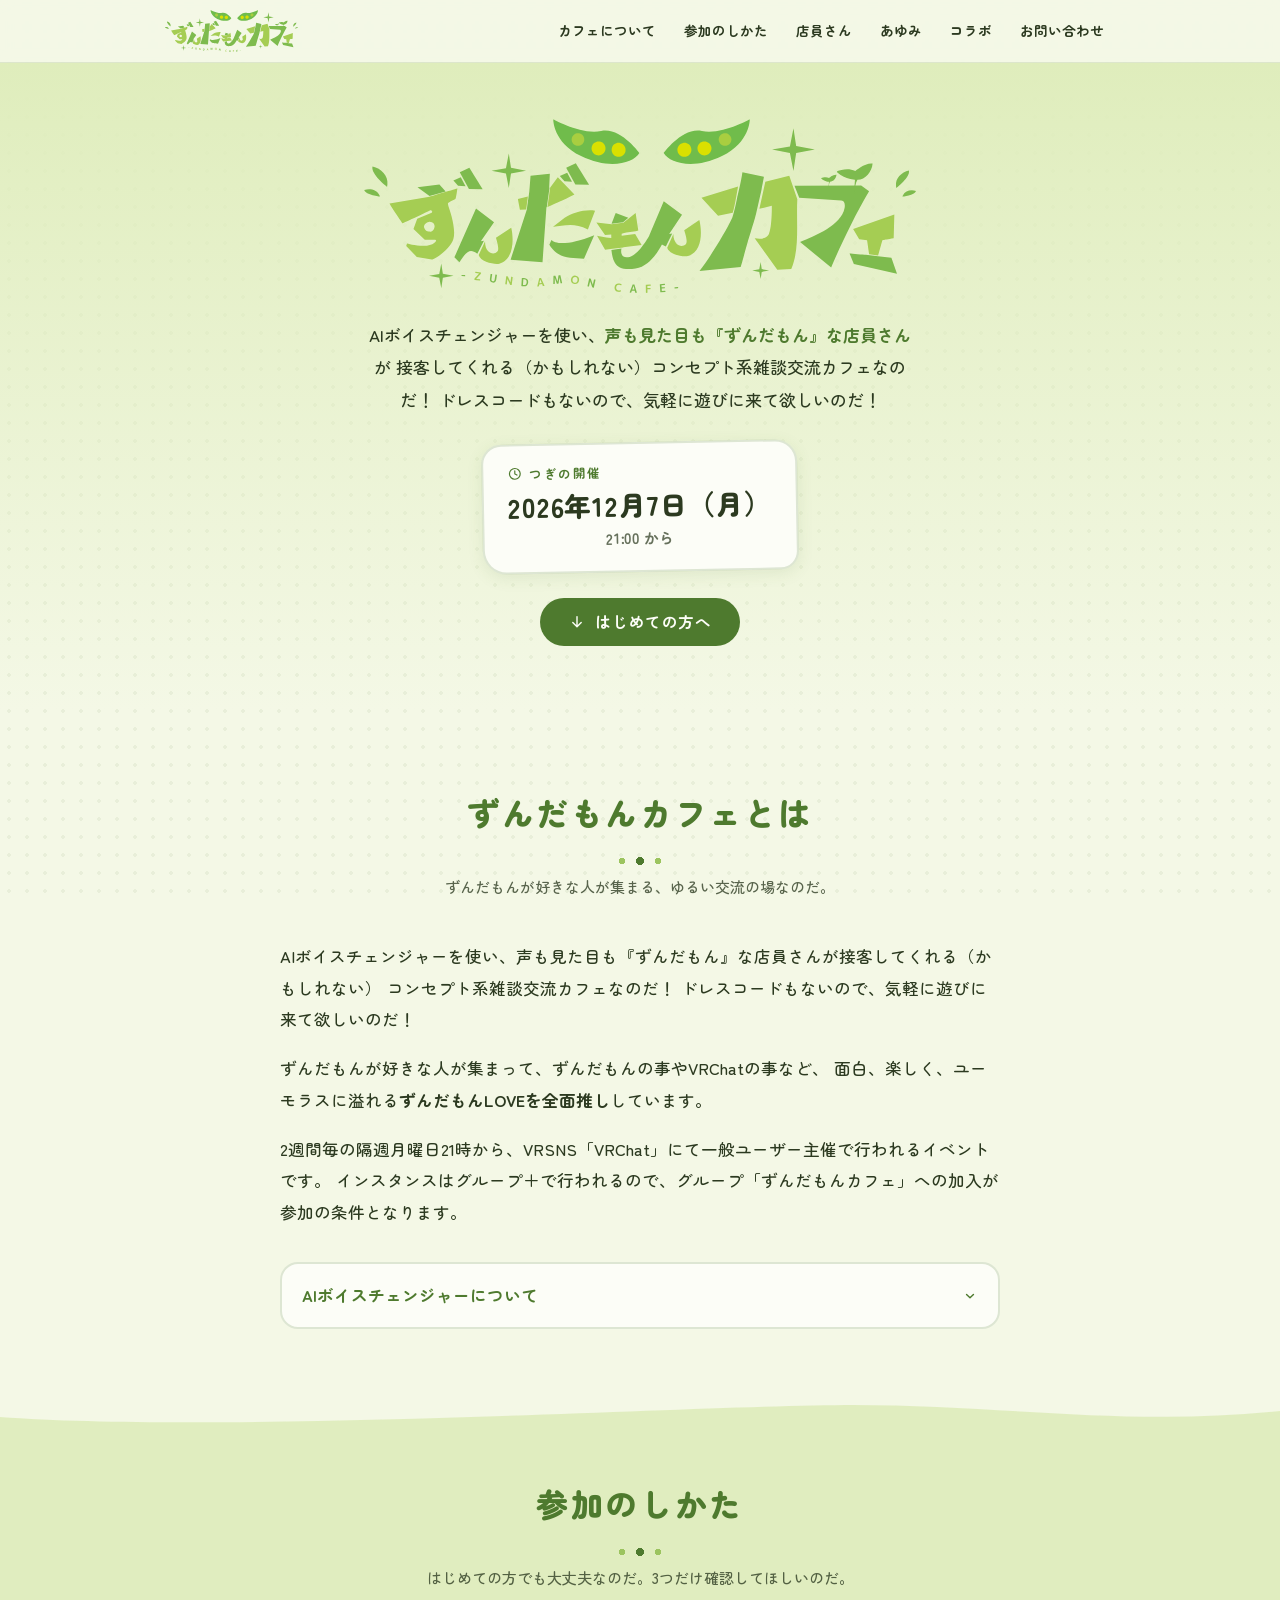
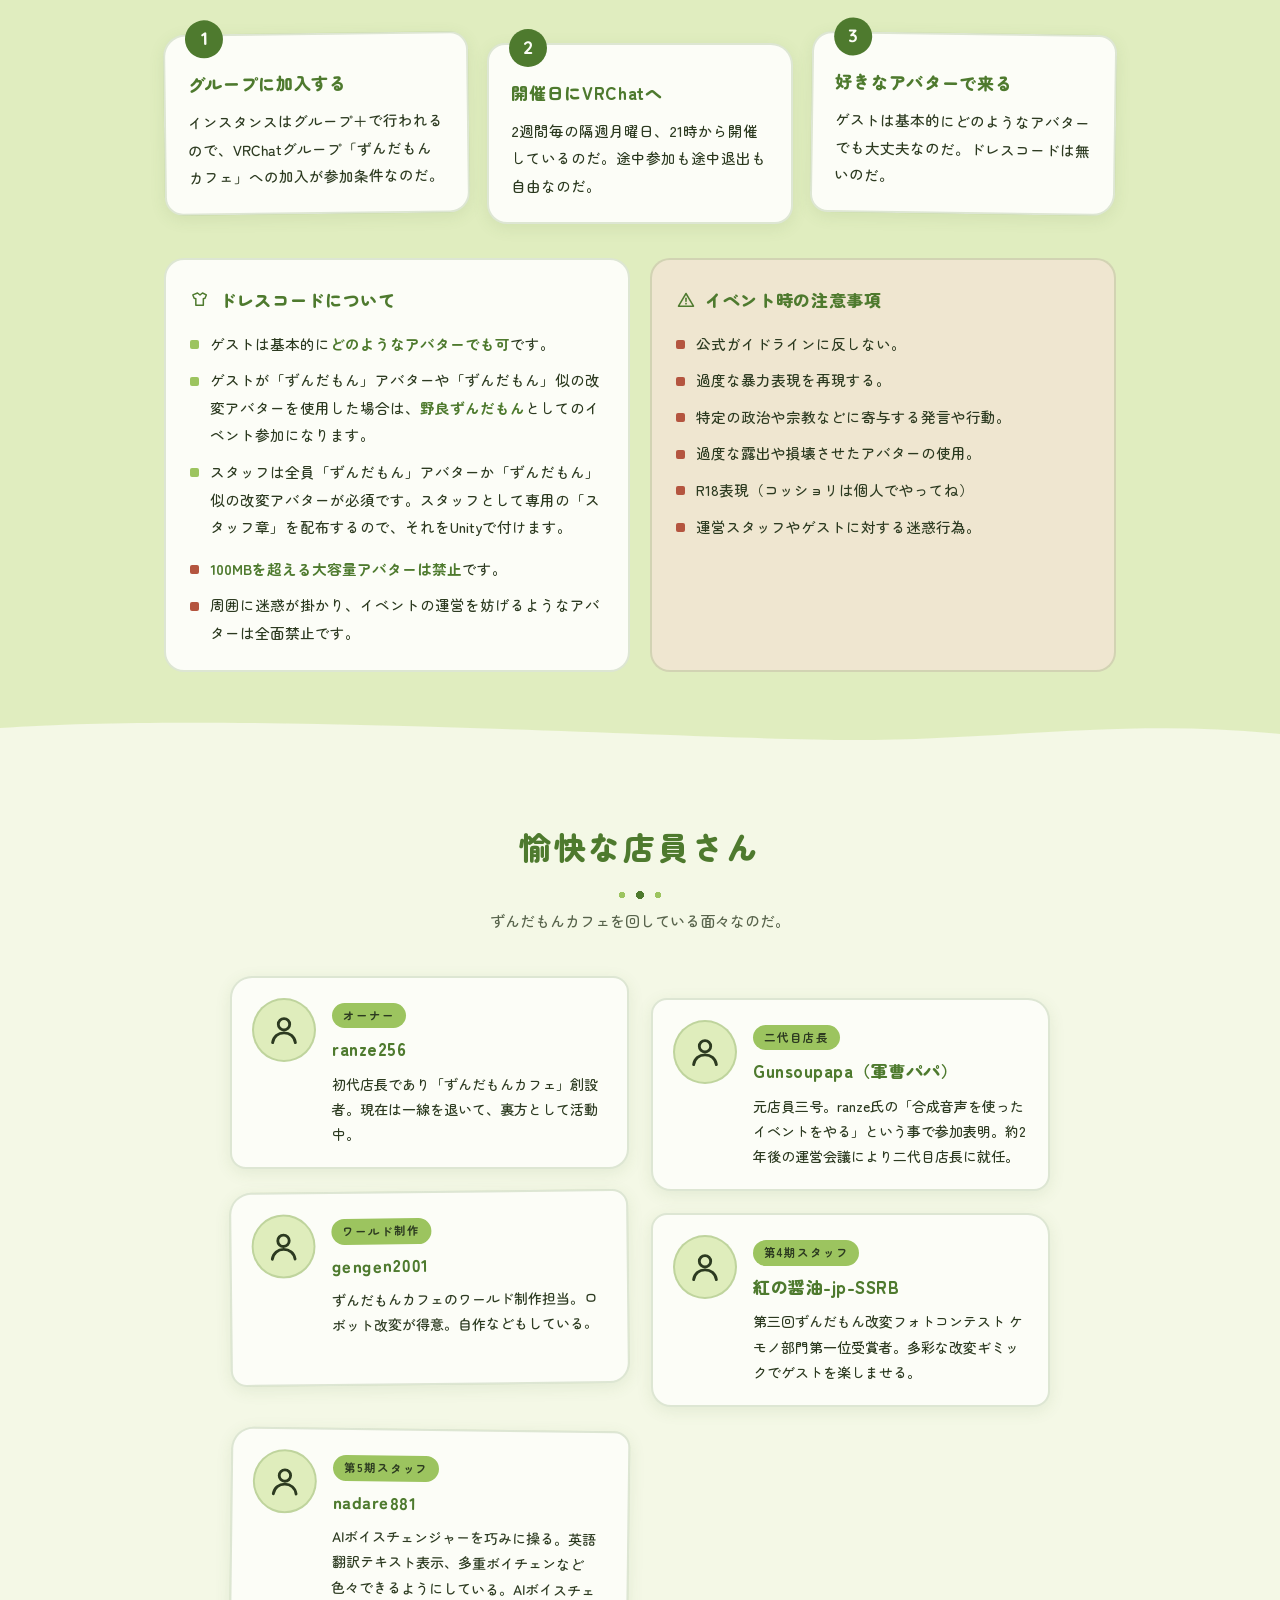
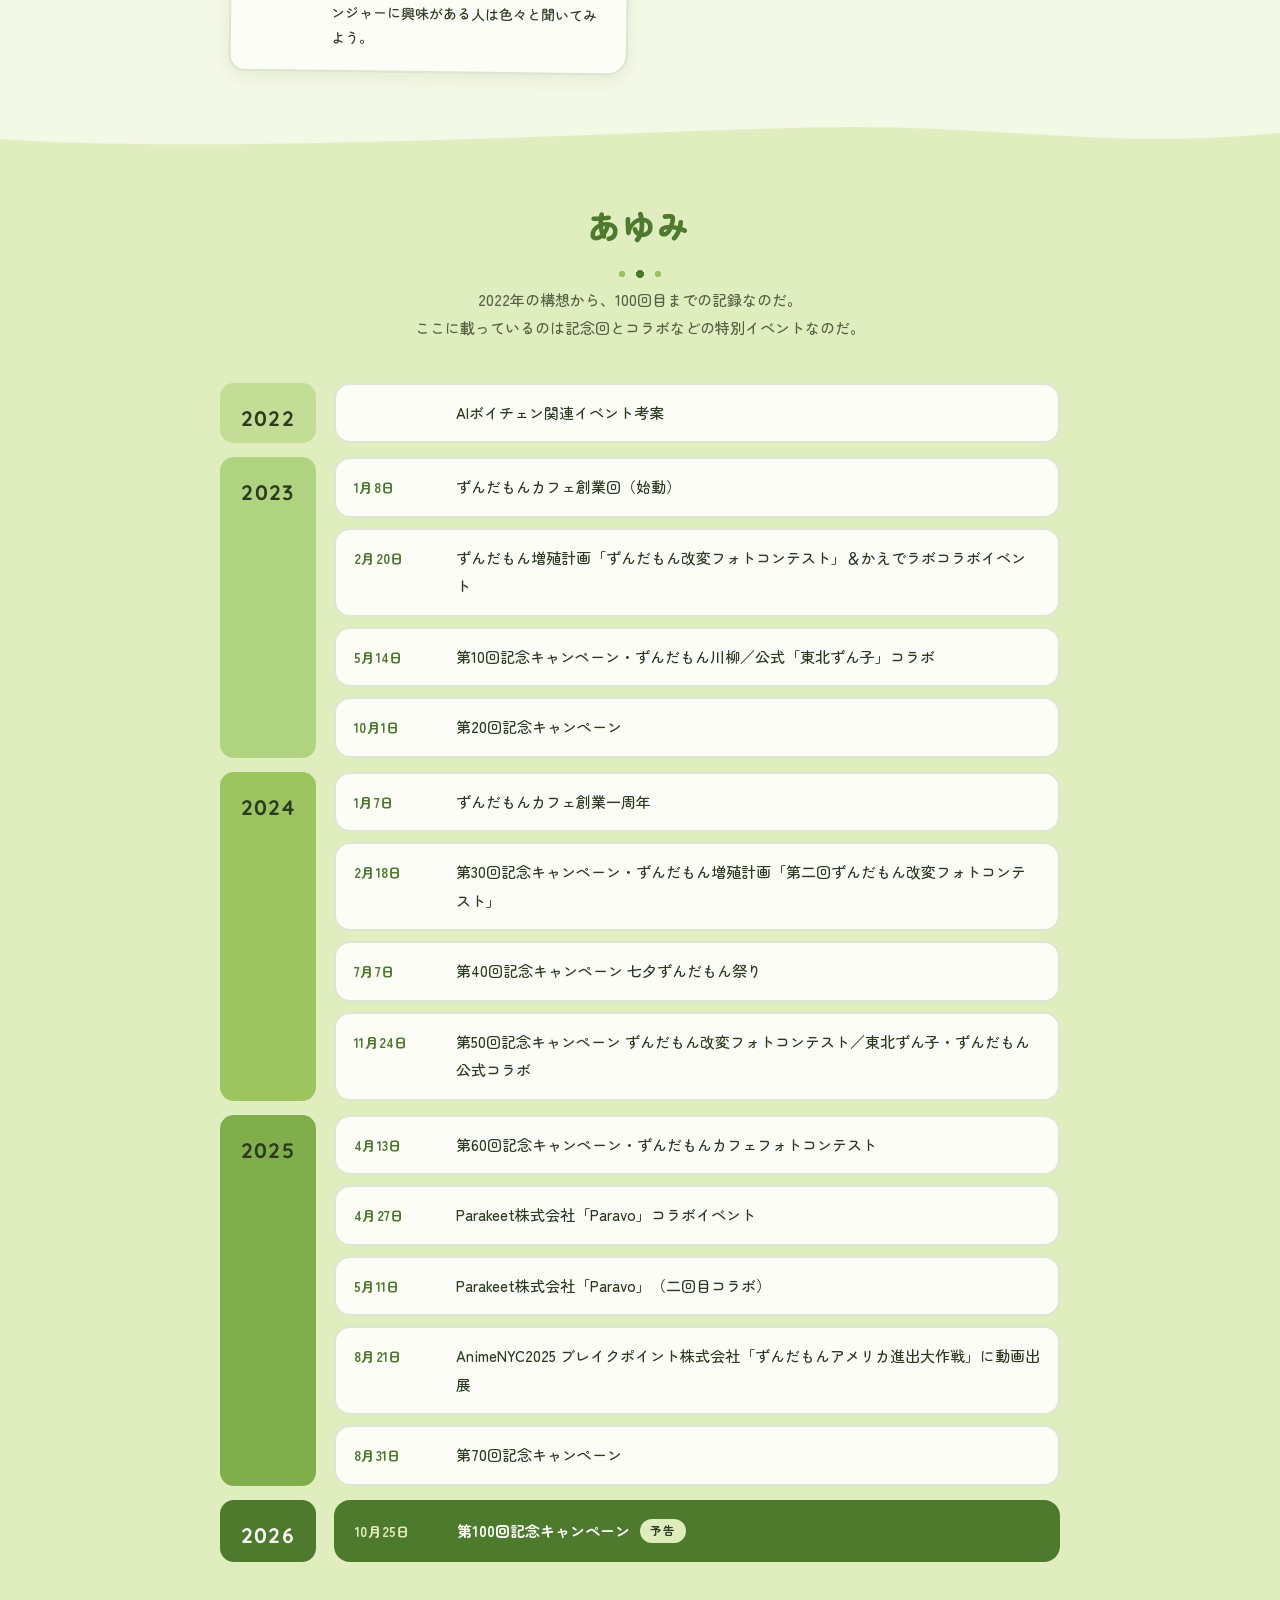
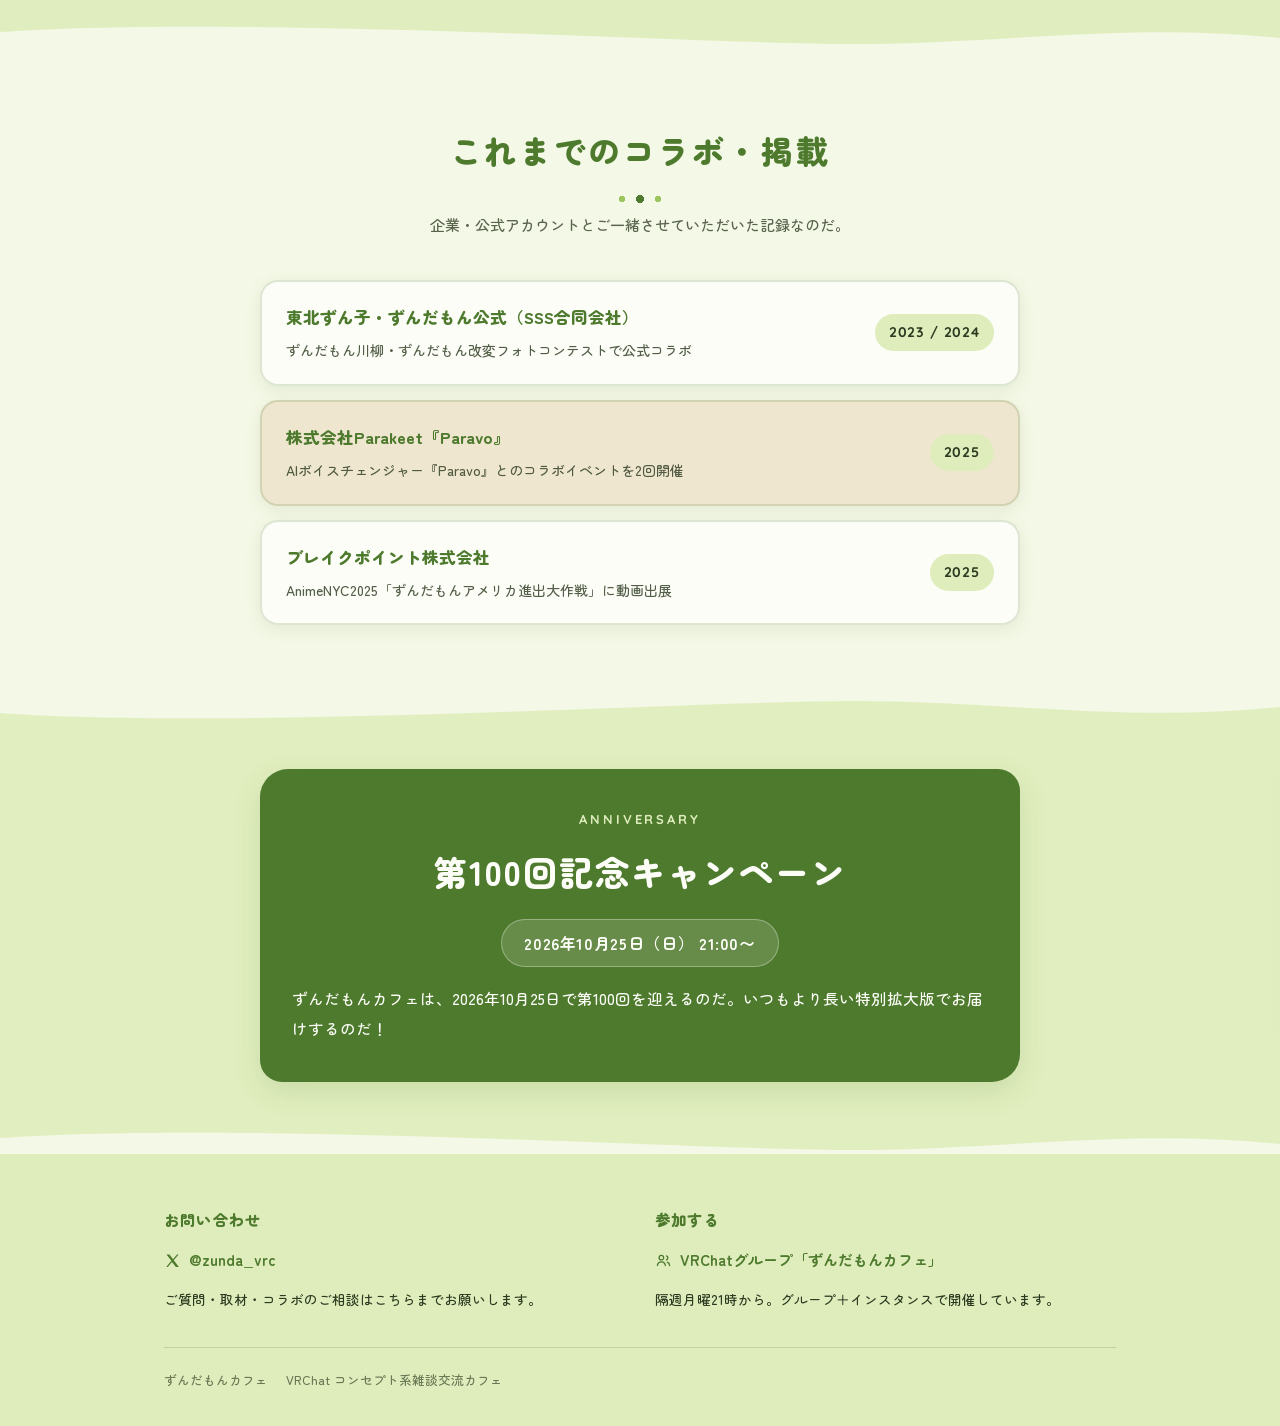
==== commit 67605f0e: "グループURL未設定時に主CTAを出さないよう修正 グループURLが空のとき、押せない「グループに参加する」ボタンが そのまま残り、押せるのに参加できない誤解を与えていた。 空のときはボタンを隠し、「" ====
--- a/index.html
+++ b/index.html
@@ -19,7 +19,7 @@
 <link rel="preconnect" href="https://fonts.googleapis.com">
 <link rel="preconnect" href="https://fonts.gstatic.com" crossorigin>
 <link href="https://fonts.googleapis.com/css2?family=Zen+Maru+Gothic:wght@400;500;700;900&family=Quicksand:wght@500;700&display=swap" rel="stylesheet">
-<link rel="stylesheet" href="css/style.css?v=5">
+<link rel="stylesheet" href="css/style.css?v=6">
 </head>
 <body>
 
@@ -324,6 +324,6 @@
   </div>
 </footer>
 
-<script src="js/app.js?v=5"></script>
+<script src="js/app.js?v=6"></script>
 </body>
 </html>
--- a/css/style.css
+++ b/css/style.css
@@ -24,6 +24,8 @@
 }
 
 *,*::before,*::after{ box-sizing:border-box; }
+/* hidden属性が display 指定に負けないようにする（.btn などが inline-flex のため） */
+[hidden]{ display:none !important; }
 
 html{ scroll-behavior:smooth; }
 
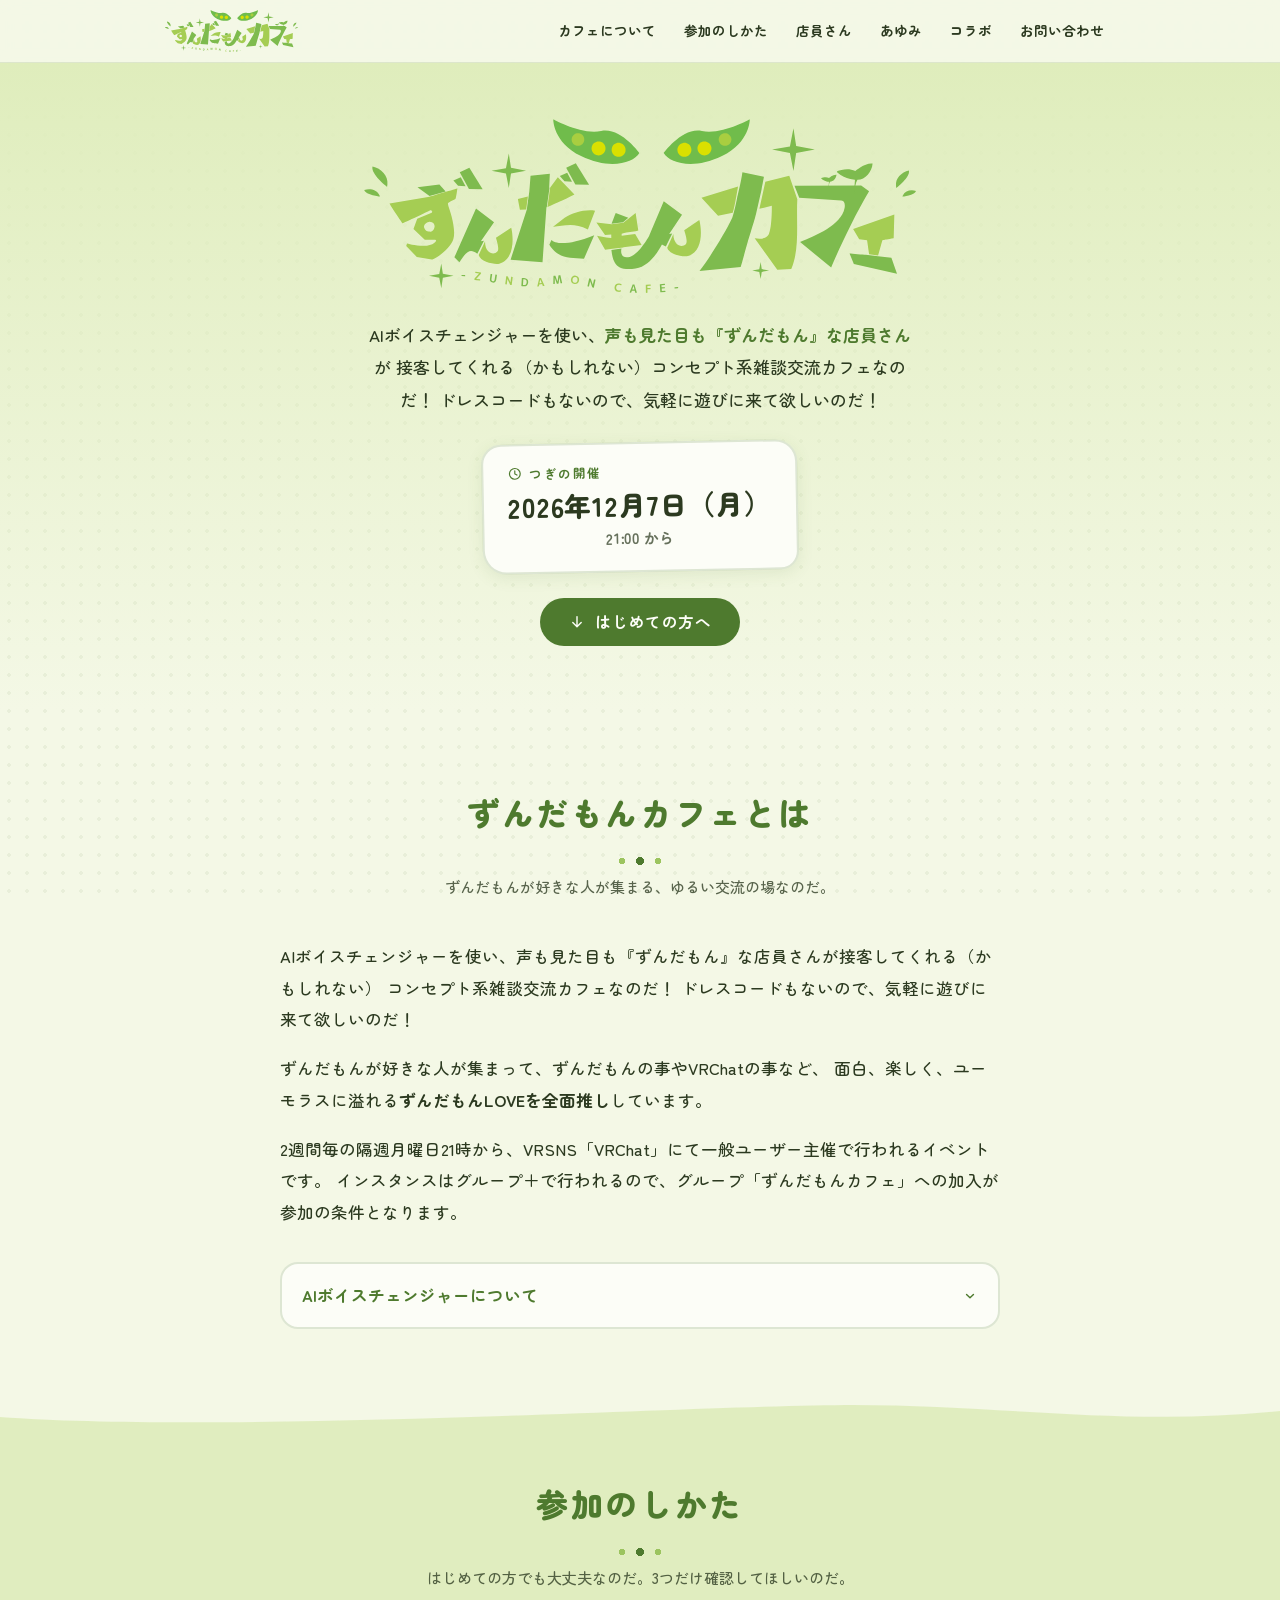
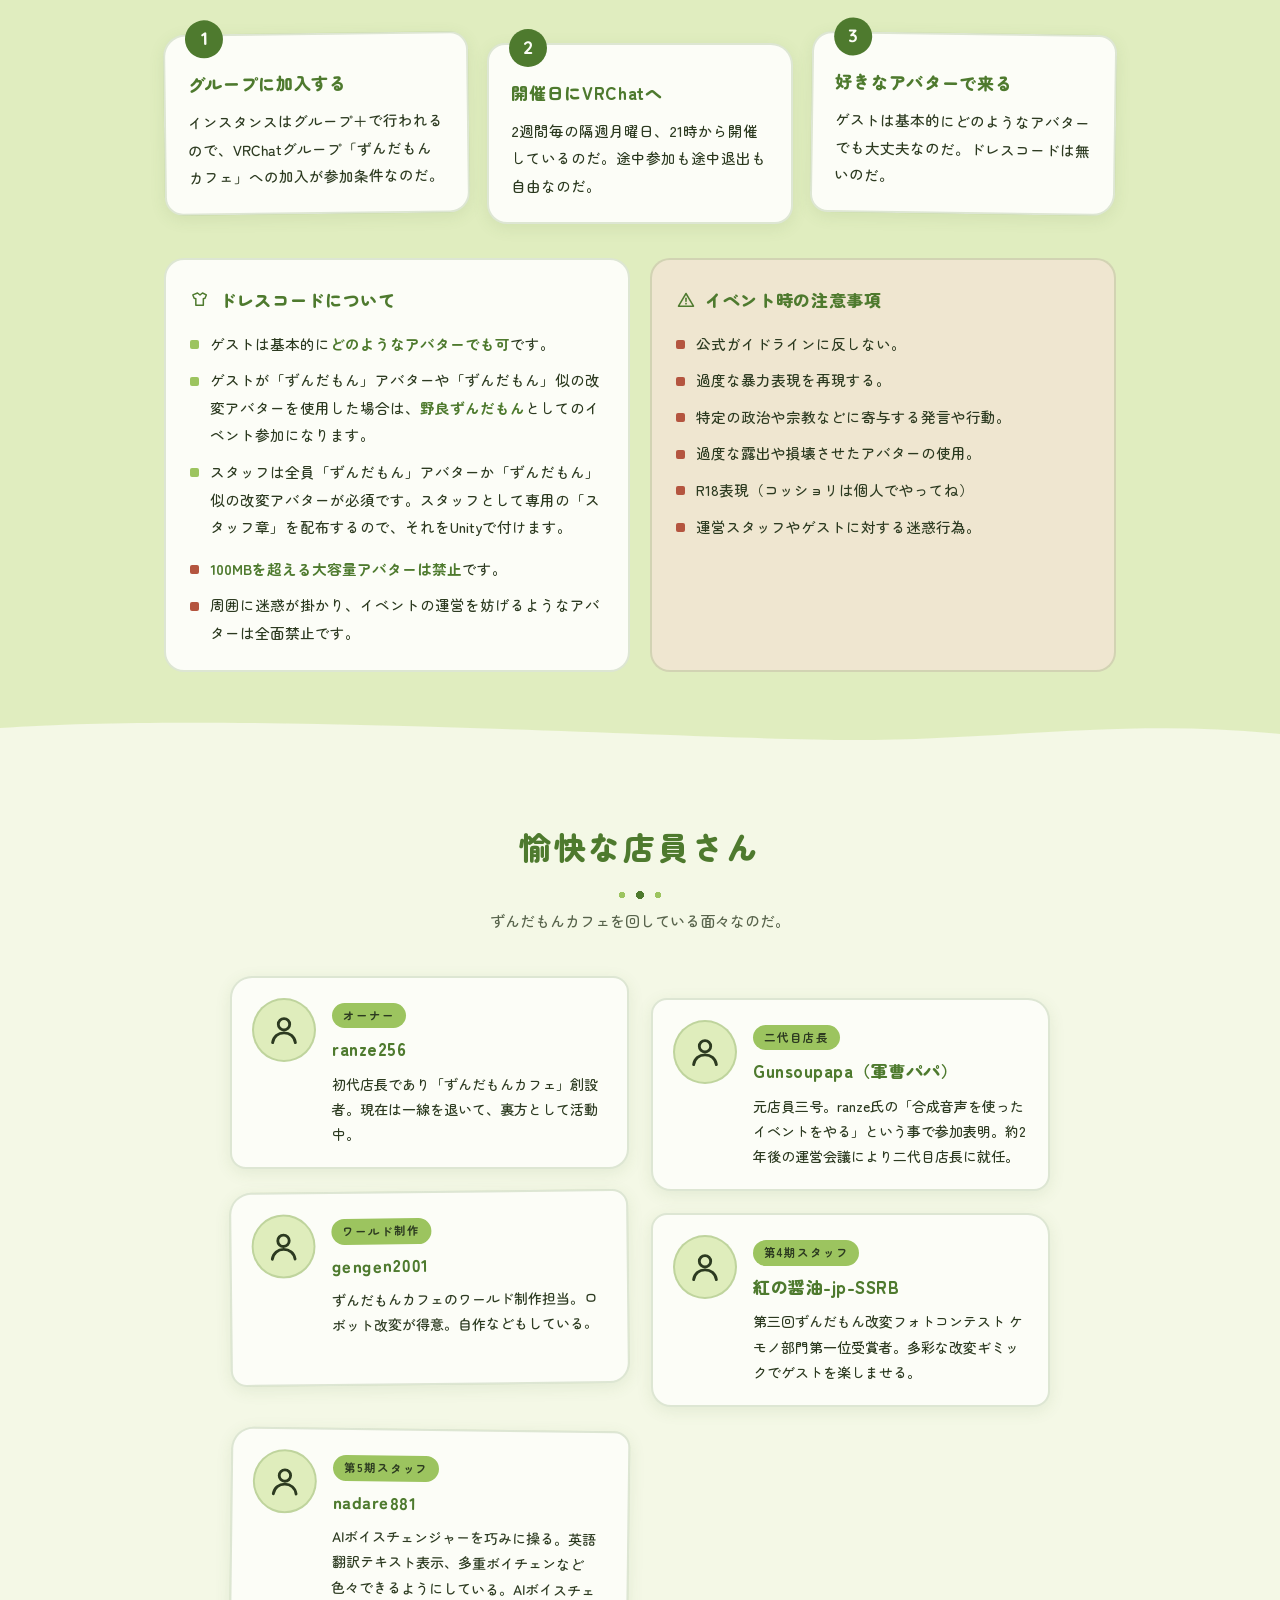
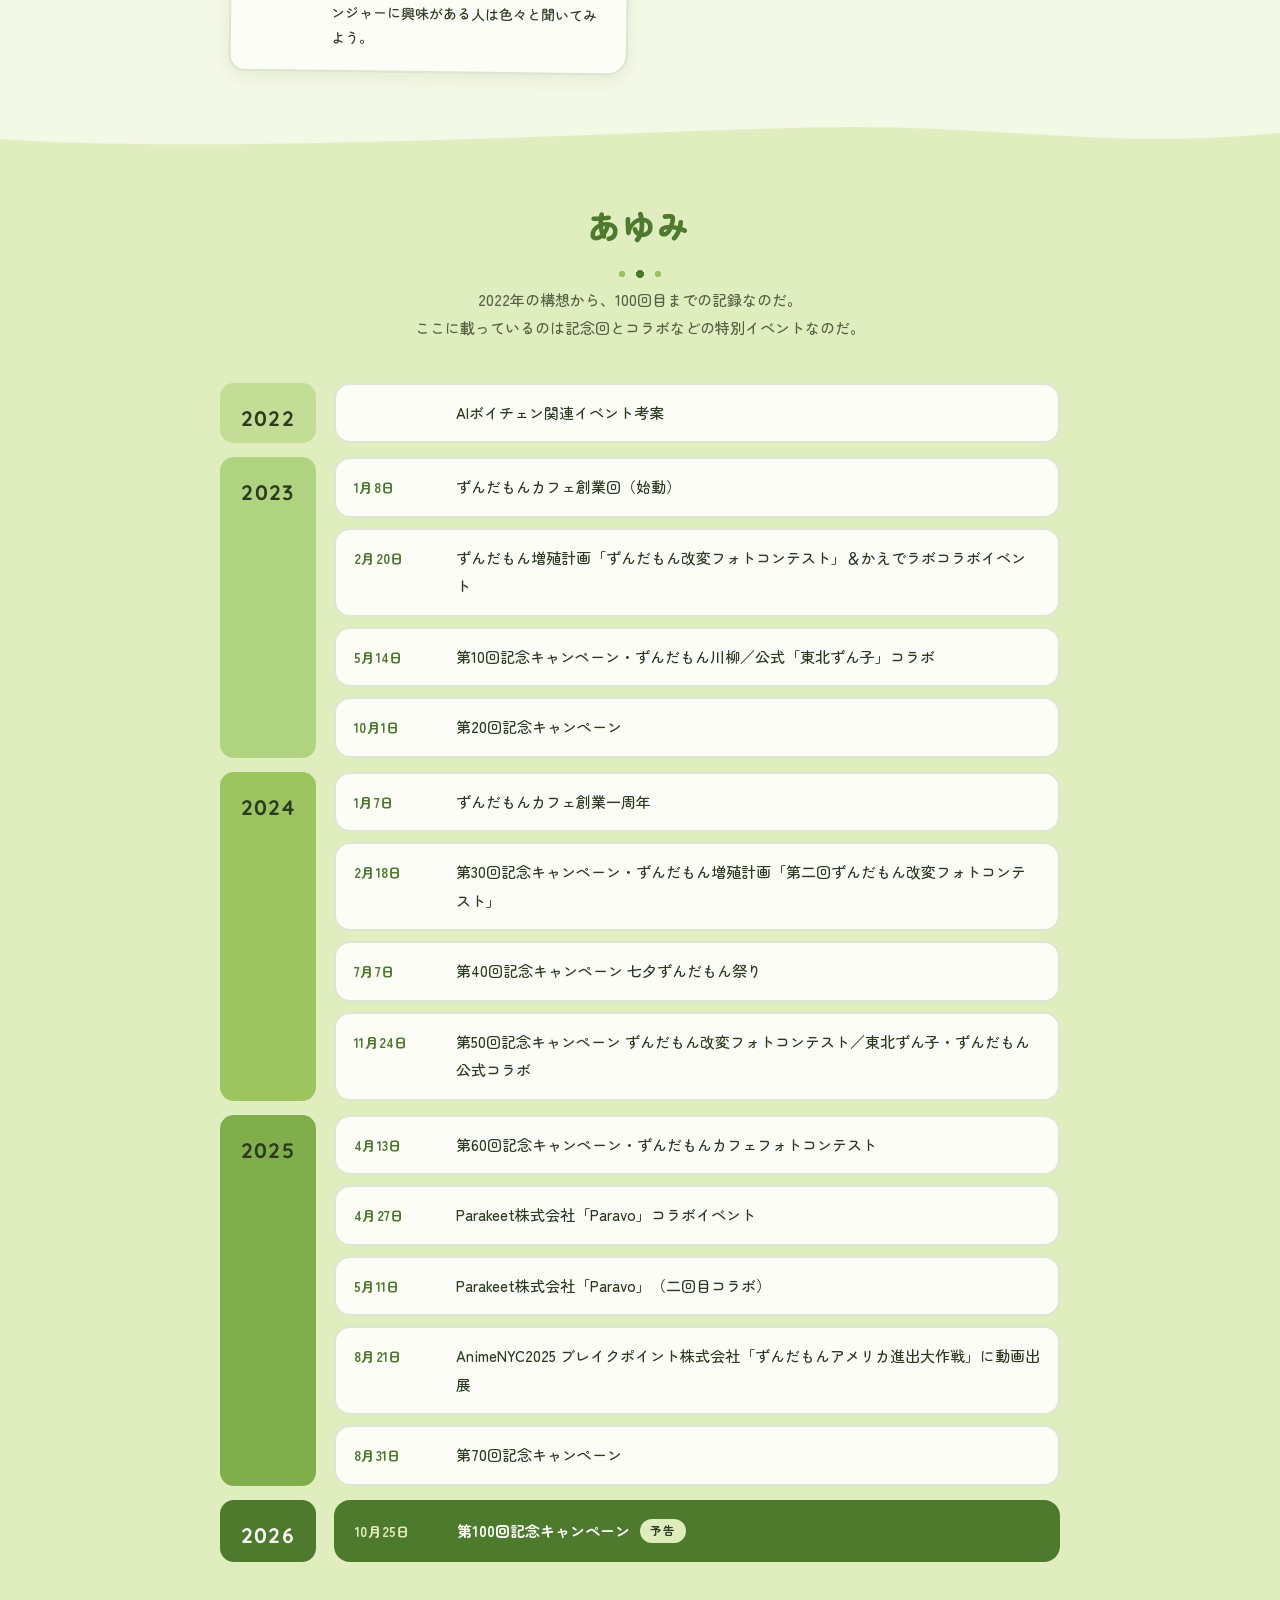
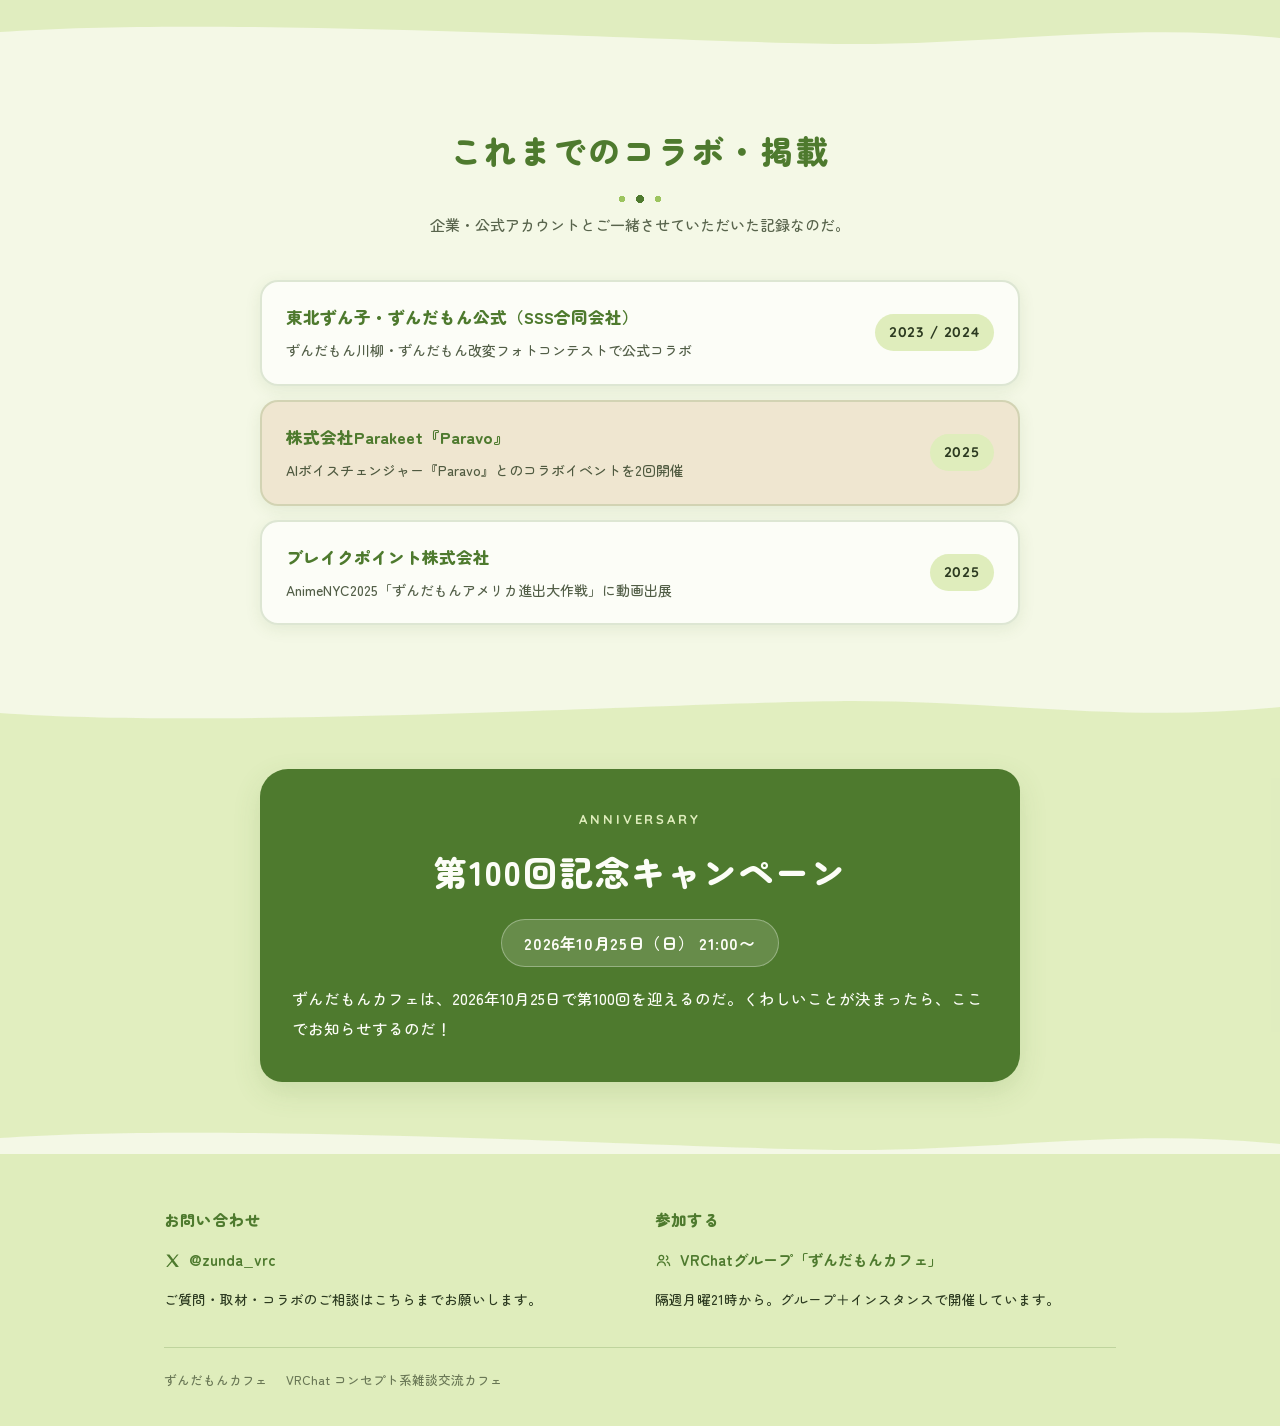
==== commit c2e2193c: "仮公開の準備: noindex付与・裏の取れていない文言を削除 - 全ページに noindex,nofollow を付与（内容確定まで検索結果に出さない） - 第100回の紹介文から「特別拡大版」を削" ====
--- a/index.html
+++ b/index.html
@@ -3,6 +3,8 @@
 <head>
 <meta charset="utf-8">
 <meta name="viewport" content="width=device-width, initial-scale=1">
+<!-- 仮公開中：内容確定まで検索エンジンに載せない。正式公開時にこの1行を削除する -->
+<meta name="robots" content="noindex,nofollow">
 <title>ずんだもんカフェ | VRChatのコンセプト系雑談交流カフェ</title>
 <meta name="description" content="AIボイスチェンジャーを使い、声も見た目も『ずんだもん』な店員さんが接客してくれる（かもしれない）コンセプト系雑談交流カフェ。VRChatで隔週月曜21時から開催中。">
 <meta property="og:type" content="website">
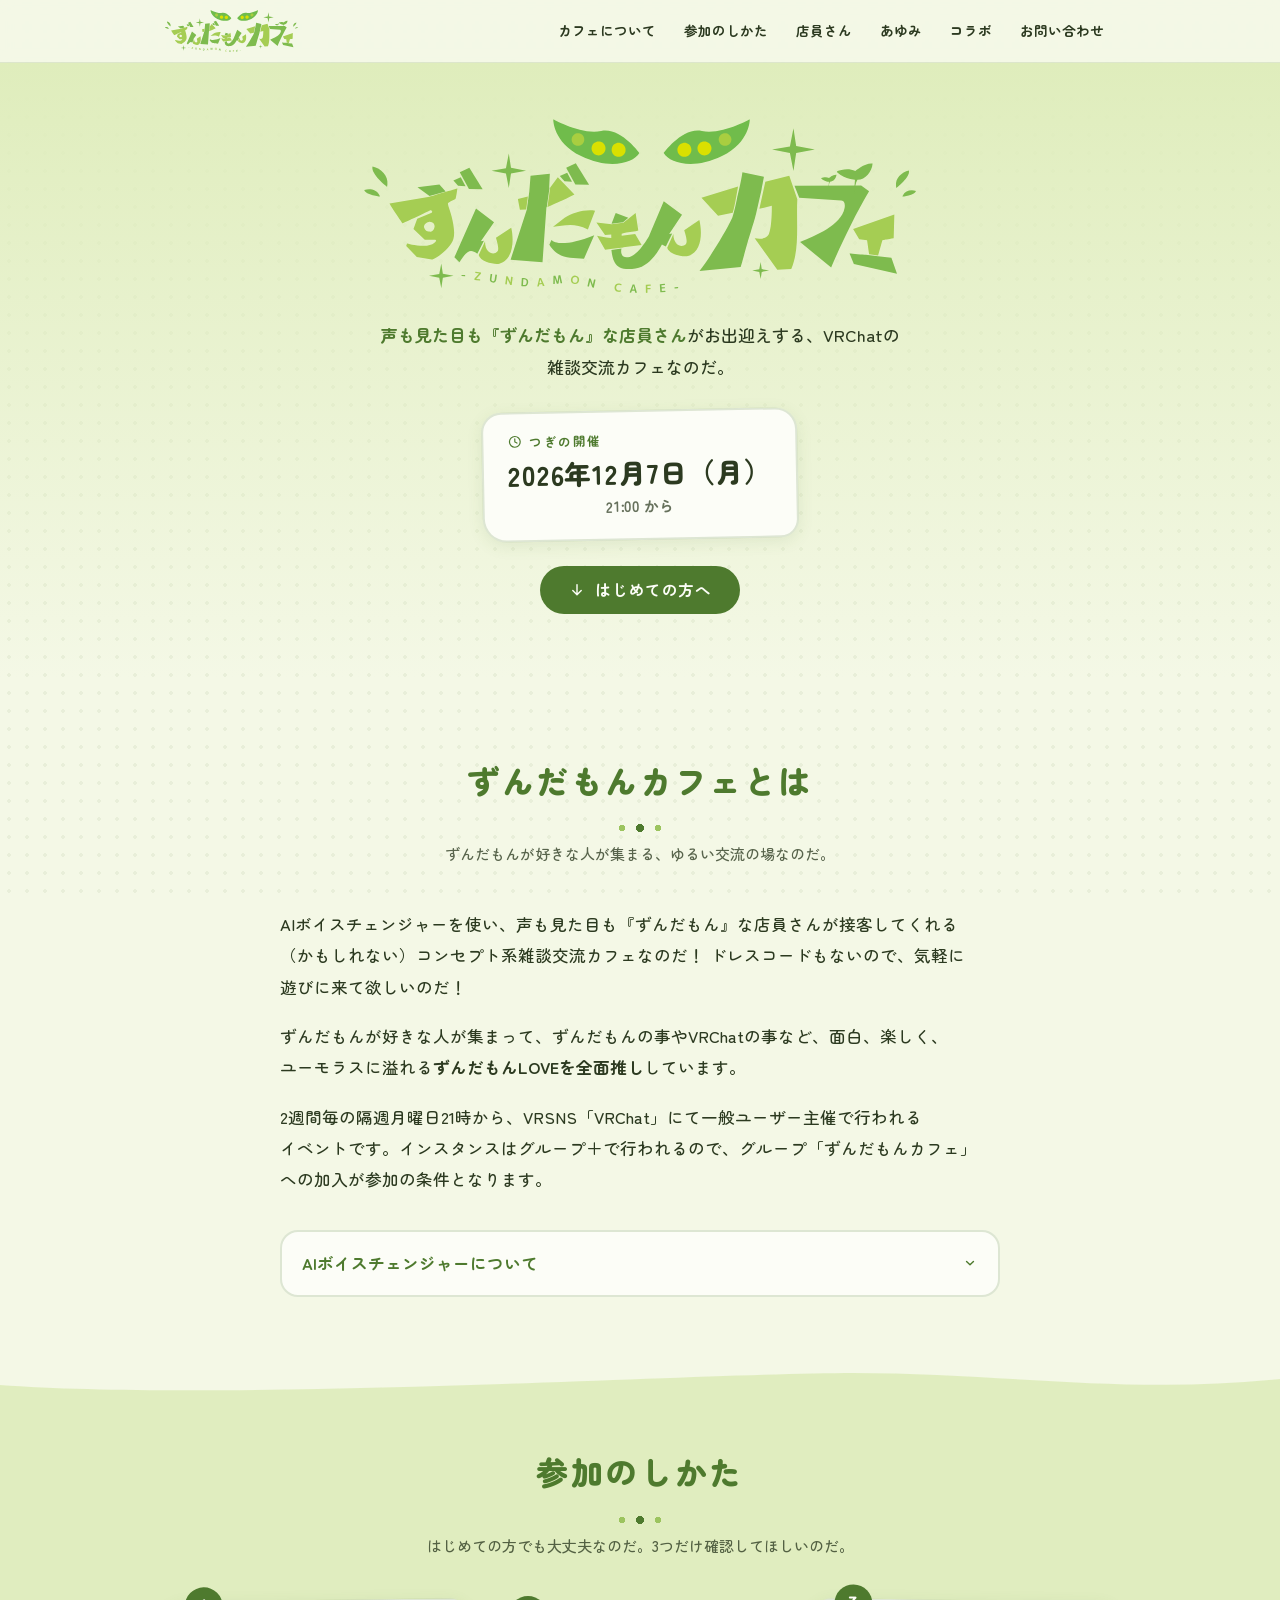
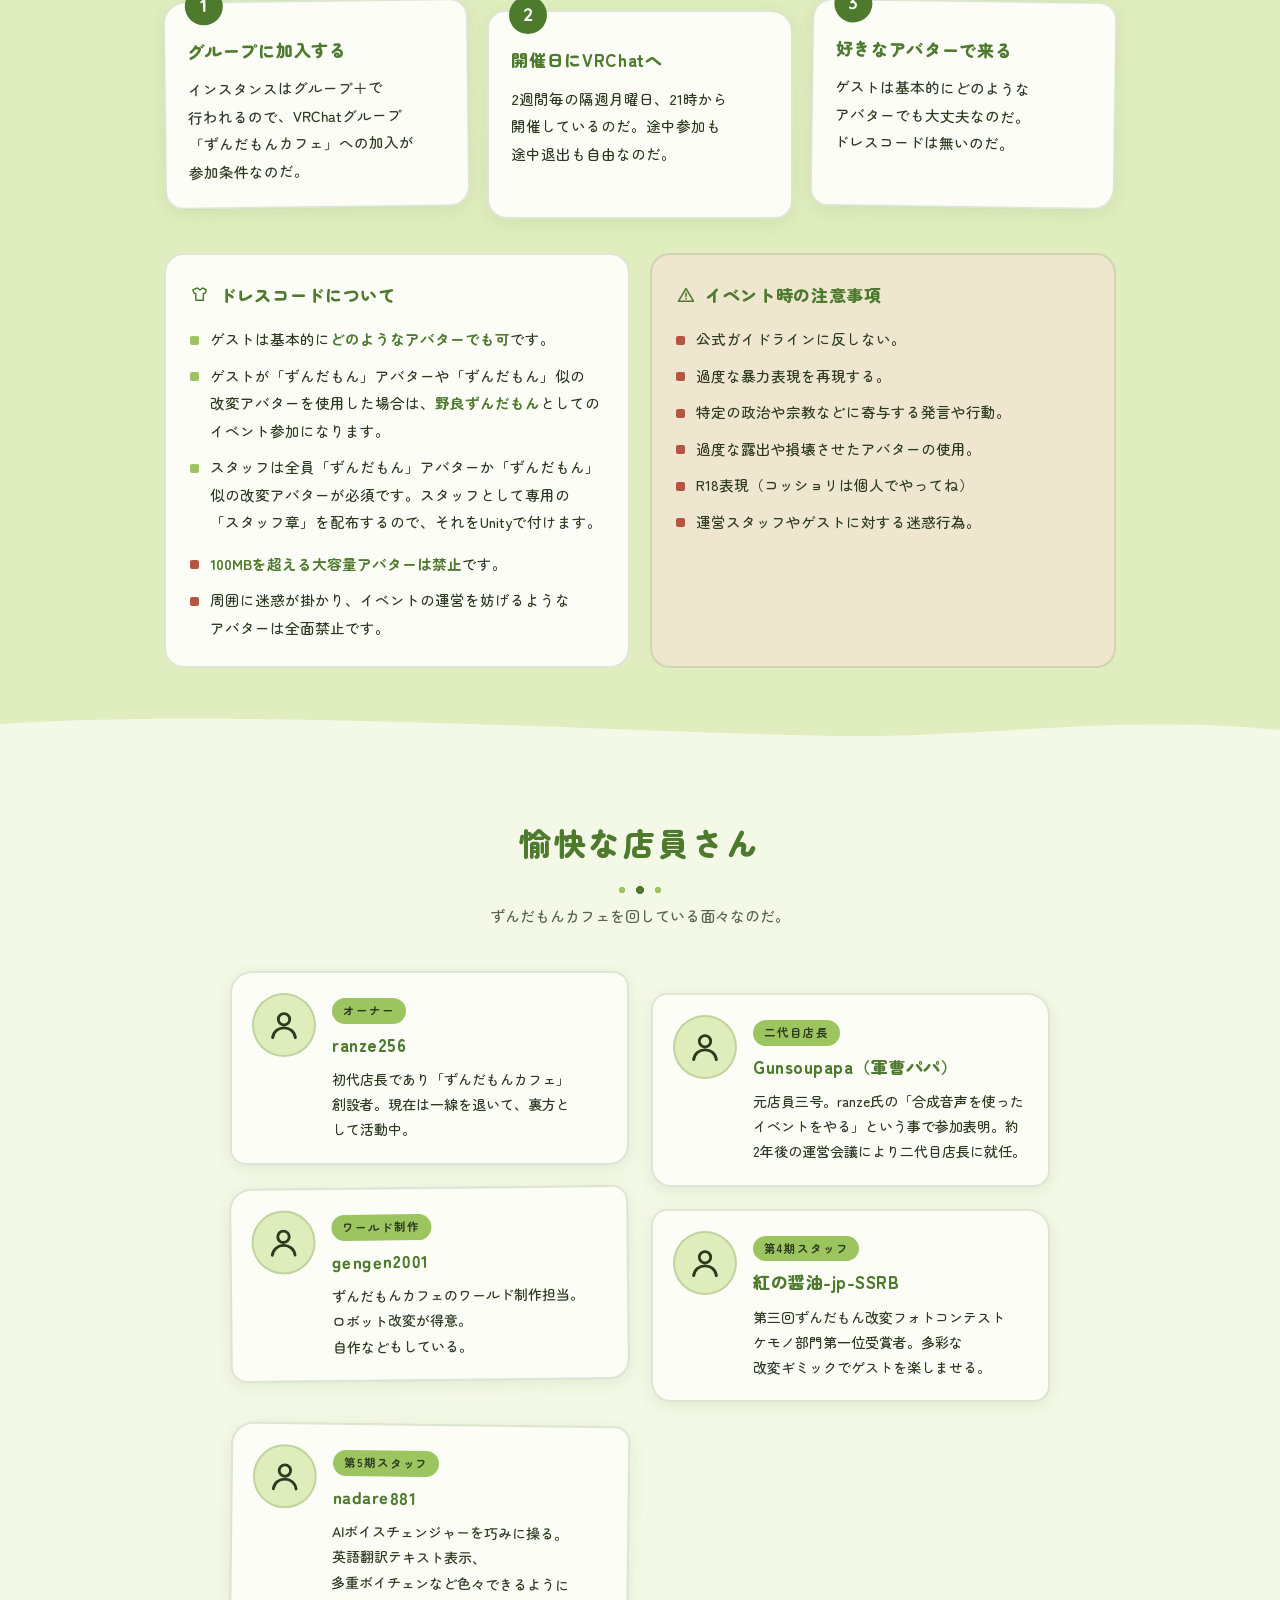
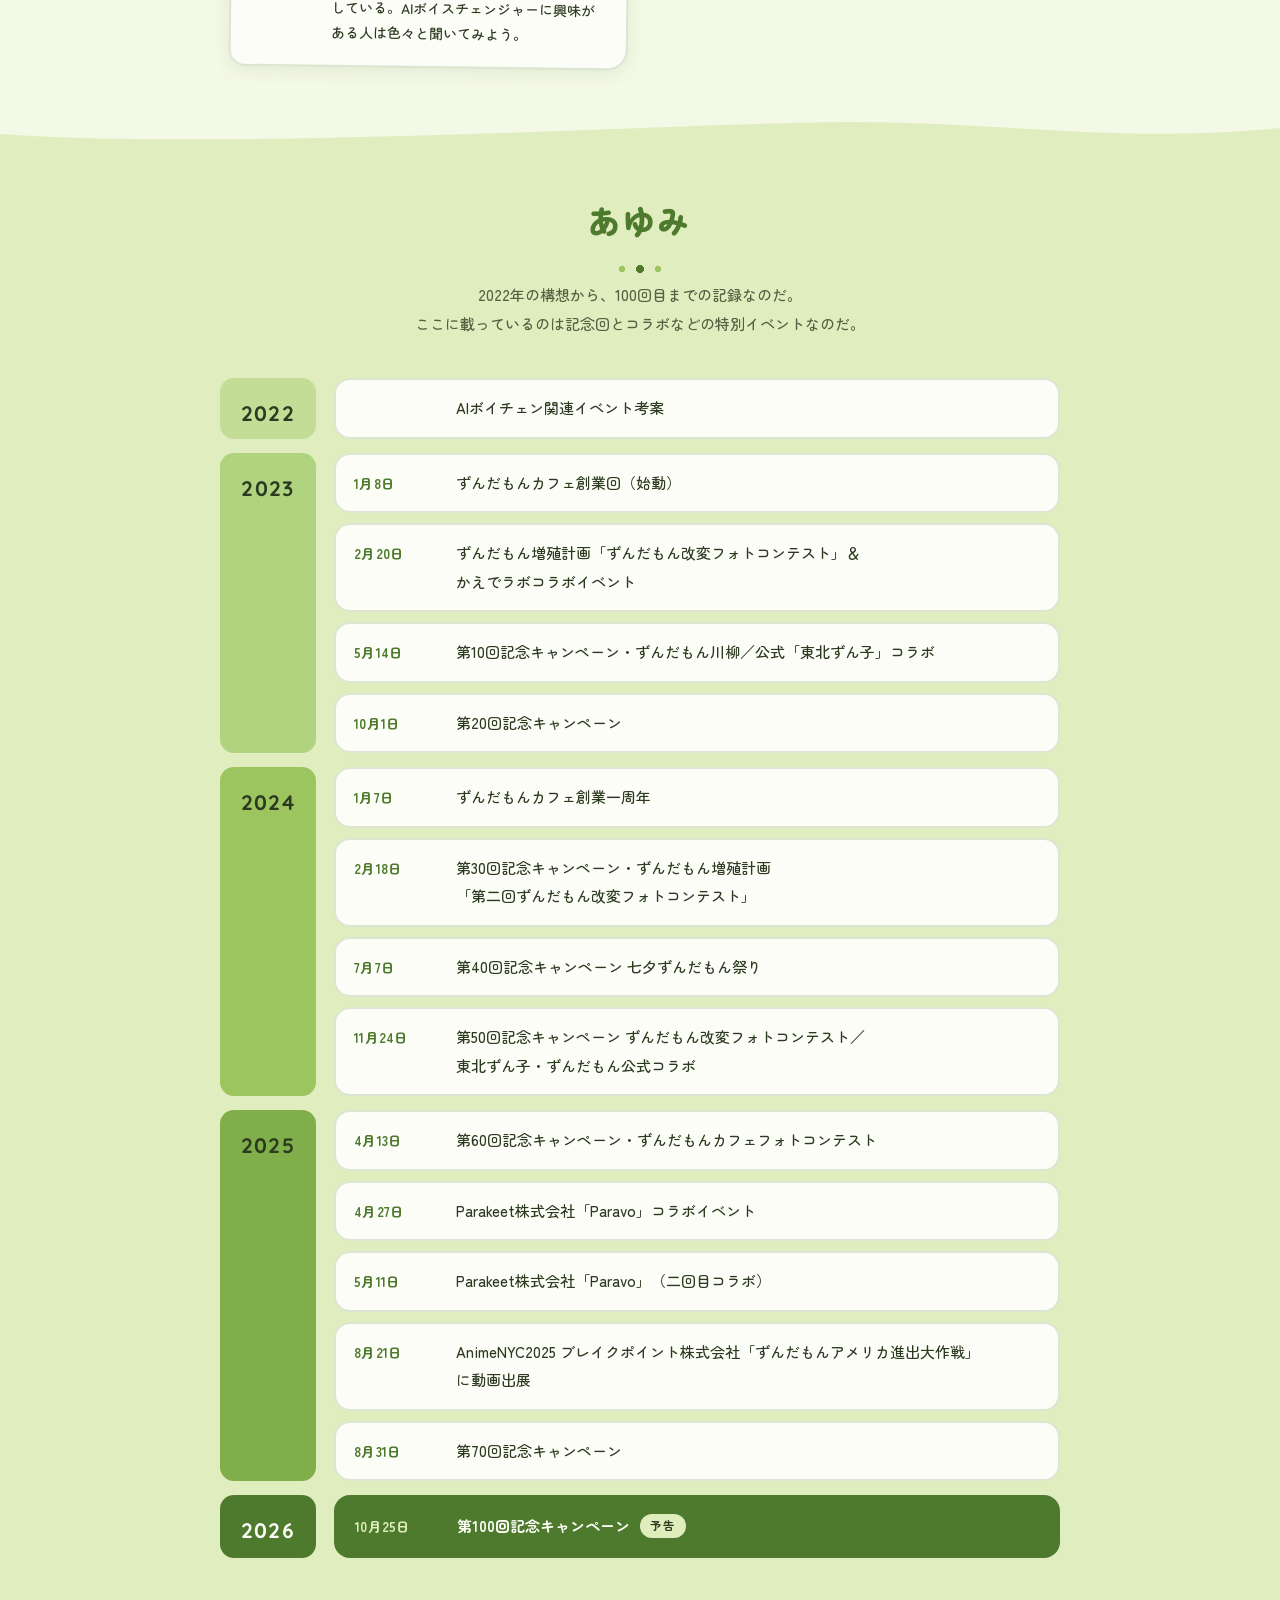
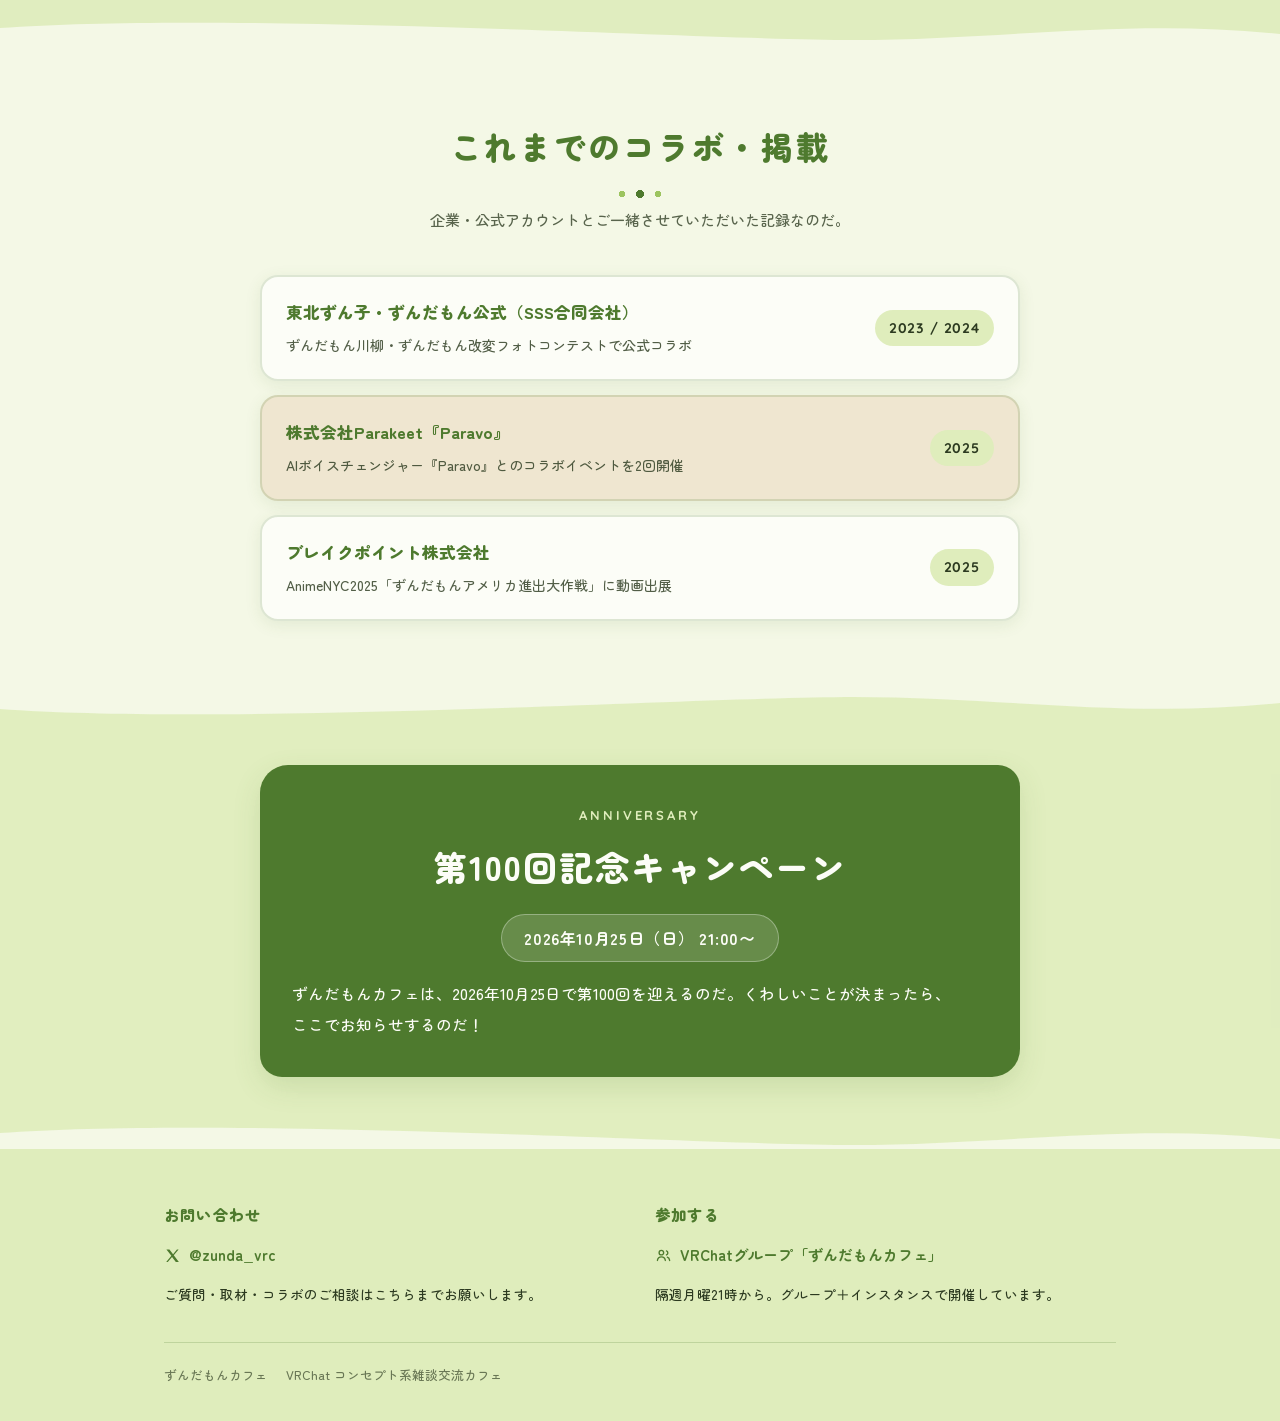
==== commit 8288078c: "店長フィードバック対応: 文中の空白と、トップ・概要の重複を修正 軍曹パパ指摘の2件。  1. 「文章の途切れ方がきになる」    HTMLソースの改行が、日本語の文中で空白として描画されていた   " ====
--- a/index.html
+++ b/index.html
@@ -21,7 +21,7 @@
 <link rel="preconnect" href="https://fonts.googleapis.com">
 <link rel="preconnect" href="https://fonts.gstatic.com" crossorigin>
 <link href="https://fonts.googleapis.com/css2?family=Zen+Maru+Gothic:wght@400;500;700;900&family=Quicksand:wght@500;700&display=swap" rel="stylesheet">
-<link rel="stylesheet" href="css/style.css?v=6">
+<link rel="stylesheet" href="css/style.css?v=7">
 </head>
 <body>
 
@@ -102,9 +102,7 @@
         <img src="images/logo.svg" alt="ずんだもんカフェ" width="842" height="274">
       </h1>
       <p class="hero-sub">
-        AIボイスチェンジャーを使い、<b>声も見た目も『ずんだもん』な店員さん</b>が
-        接客してくれる（かもしれない）コンセプト系雑談交流カフェなのだ！
-        ドレスコードもないので、気軽に遊びに来て欲しいのだ！
+        <b>声も見た目も『ずんだもん』な店員さん</b>がお出迎えする、VRChatの雑談交流カフェなのだ。
       </p>
 
       <div class="next-card" id="next-card">
@@ -141,16 +139,13 @@
 
     <div class="about-body">
       <p>
-        AIボイスチェンジャーを使い、声も見た目も『ずんだもん』な店員さんが接客してくれる（かもしれない）
-        コンセプト系雑談交流カフェなのだ！ ドレスコードもないので、気軽に遊びに来て欲しいのだ！
+        AIボイスチェンジャーを使い、声も見た目も『ずんだもん』な店員さんが接客してくれる（かもしれない）コンセプト系雑談交流カフェなのだ！ ドレスコードもないので、気軽に遊びに来て欲しいのだ！
       </p>
       <p>
-        ずんだもんが好きな人が集まって、ずんだもんの事やVRChatの事など、
-        面白、楽しく、ユーモラスに溢れる<b>ずんだもんLOVEを全面推し</b>しています。
+        ずんだもんが好きな人が集まって、ずんだもんの事やVRChatの事など、面白、楽しく、ユーモラスに溢れる<b>ずんだもんLOVEを全面推し</b>しています。
       </p>
       <p>
-        2週間毎の隔週月曜日21時から、VRSNS「VRChat」にて一般ユーザー主催で行われるイベントです。
-        インスタンスはグループ＋で行われるので、グループ「ずんだもんカフェ」への加入が参加の条件となります。
+        2週間毎の隔週月曜日21時から、VRSNS「VRChat」にて一般ユーザー主催で行われるイベントです。インスタンスはグループ＋で行われるので、グループ「ずんだもんカフェ」への加入が参加の条件となります。
       </p>
 
       <details class="vc">
@@ -164,13 +159,10 @@
             AIボイスチェンジャー『Paravo』を使用しています。以前は、MMVCやRVC等を使用していました。
           </p>
           <p>
-            『Paravo』に関してはVRSNS『VRChat』にて非常に使用しやすい環境構築で、
-            数あるAIボイスチェンジャーの中では手軽に高性能な変換が可能となっています。
+            『Paravo』に関してはVRSNS『VRChat』にて非常に使用しやすい環境構築で、数あるAIボイスチェンジャーの中では手軽に高性能な変換が可能となっています。
           </p>
           <p>
-            特に、殆どのボイスチェンジャーは「GPU」を使用するのに対して『Paravo』は「CPU」を使用するため、
-            「GPU」の使用率の大半を占める3Dプラットフォームと互いに影響される事なく、
-            スムーズな変換とプレイングが行えます。「VRChat」ではかなり重宝する変換ソフトです。
+            特に、殆どのボイスチェンジャーは「GPU」を使用するのに対して『Paravo』は「CPU」を使用するため、「GPU」の使用率の大半を占める3Dプラットフォームと互いに影響される事なく、スムーズな変換とプレイングが行えます。「VRChat」ではかなり重宝する変換ソフトです。
           </p>
         </div>
       </details>
@@ -326,6 +318,6 @@
   </div>
 </footer>
 
-<script src="js/app.js?v=6"></script>
+<script src="js/app.js?v=7"></script>
 </body>
 </html>
--- a/css/style.css
+++ b/css/style.css
@@ -43,6 +43,10 @@
   background-attachment:fixed;
   -webkit-font-smoothing:antialiased;
   text-size-adjust:100%;
+  /* 日本語の折り返しを文節単位にする。単語の途中で切れるのを防ぐ
+     （2026-09-05 軍曹パパ指摘「文章の途切れ方がきになる」への対応）
+     未対応ブラウザは既定の折り返しに戻るだけで、壊れない */
+  word-break:auto-phrase;
 }
 
 img{ max-width:100%; height:auto; display:block; }
@@ -535,3 +539,8 @@
   html{ scroll-behavior:auto; }
   .btn{ transition:none; }
 }
+
+/* 見出しとリード文は行末の孤立語を避ける */
+.sec-head,.sec-lead,.hero-sub,.next-card,.tl-title,.staff-bio,.collab-note{
+  text-wrap:pretty;
+}
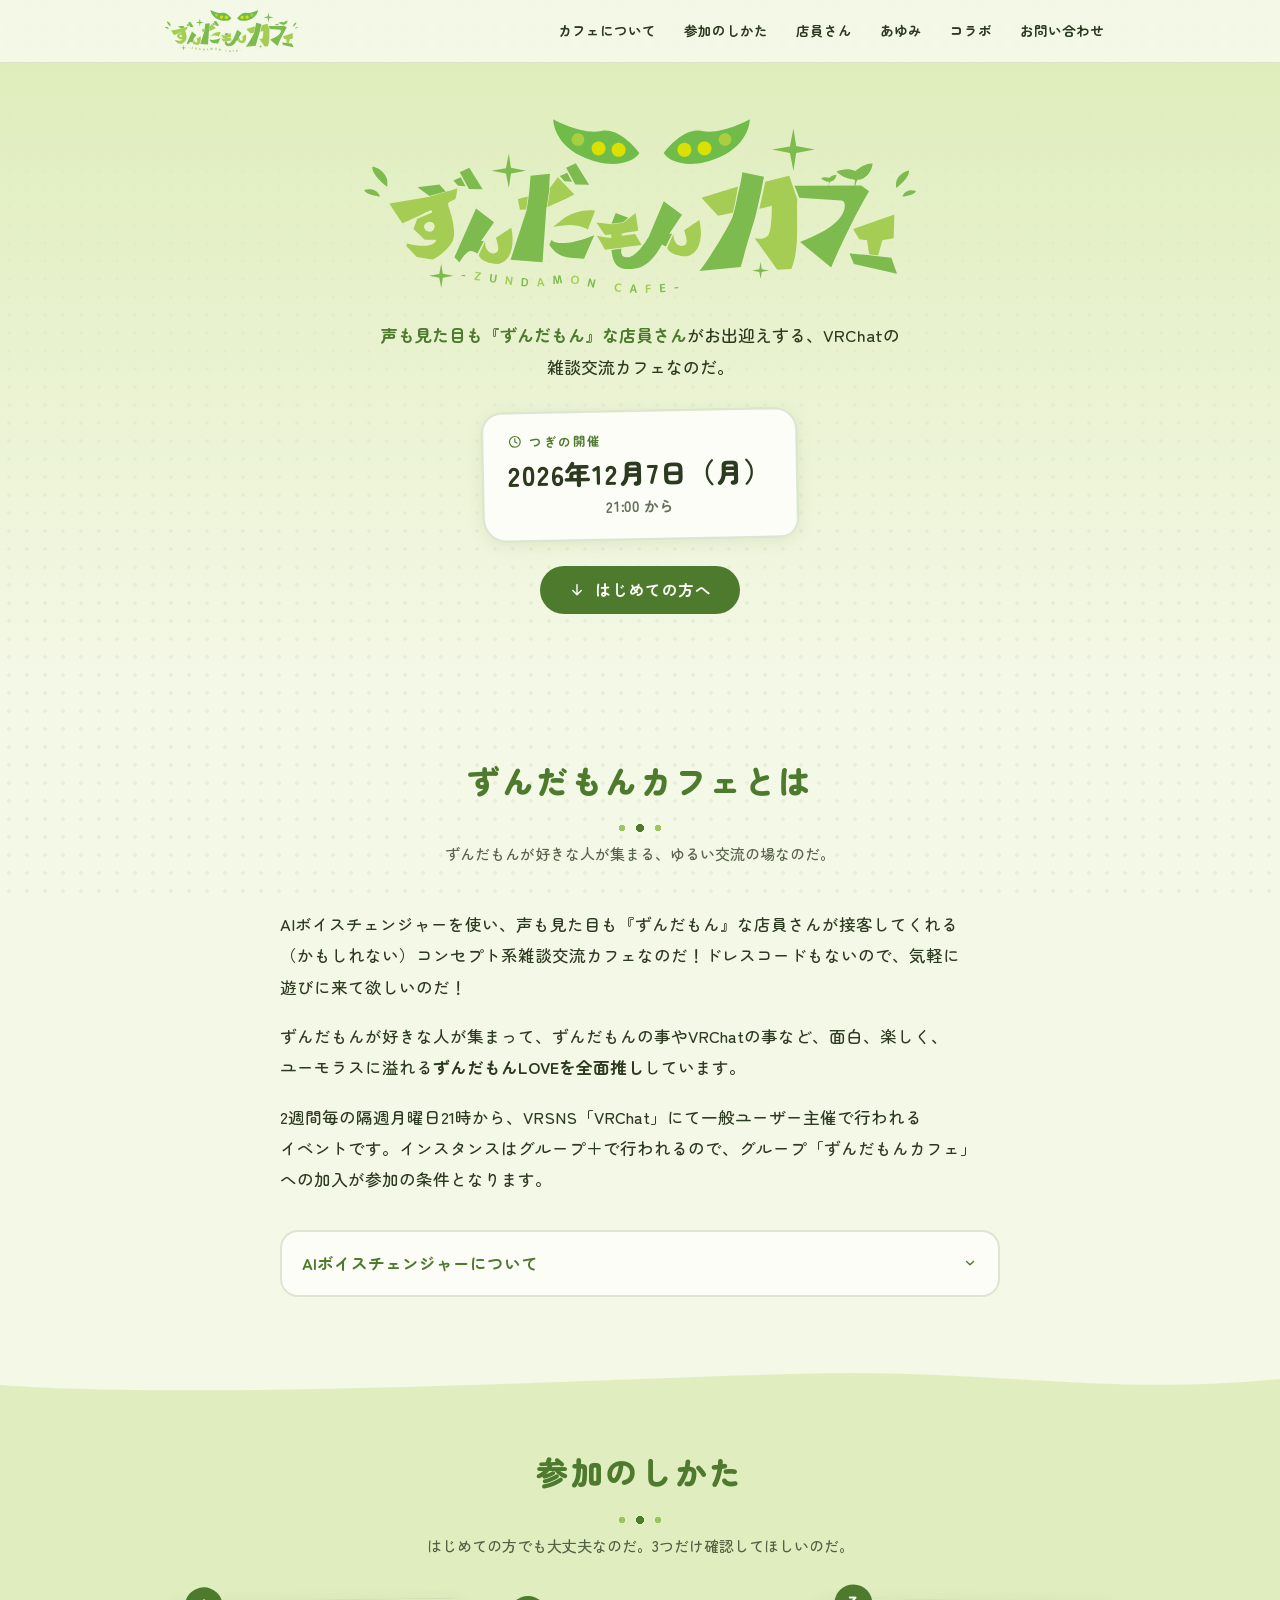
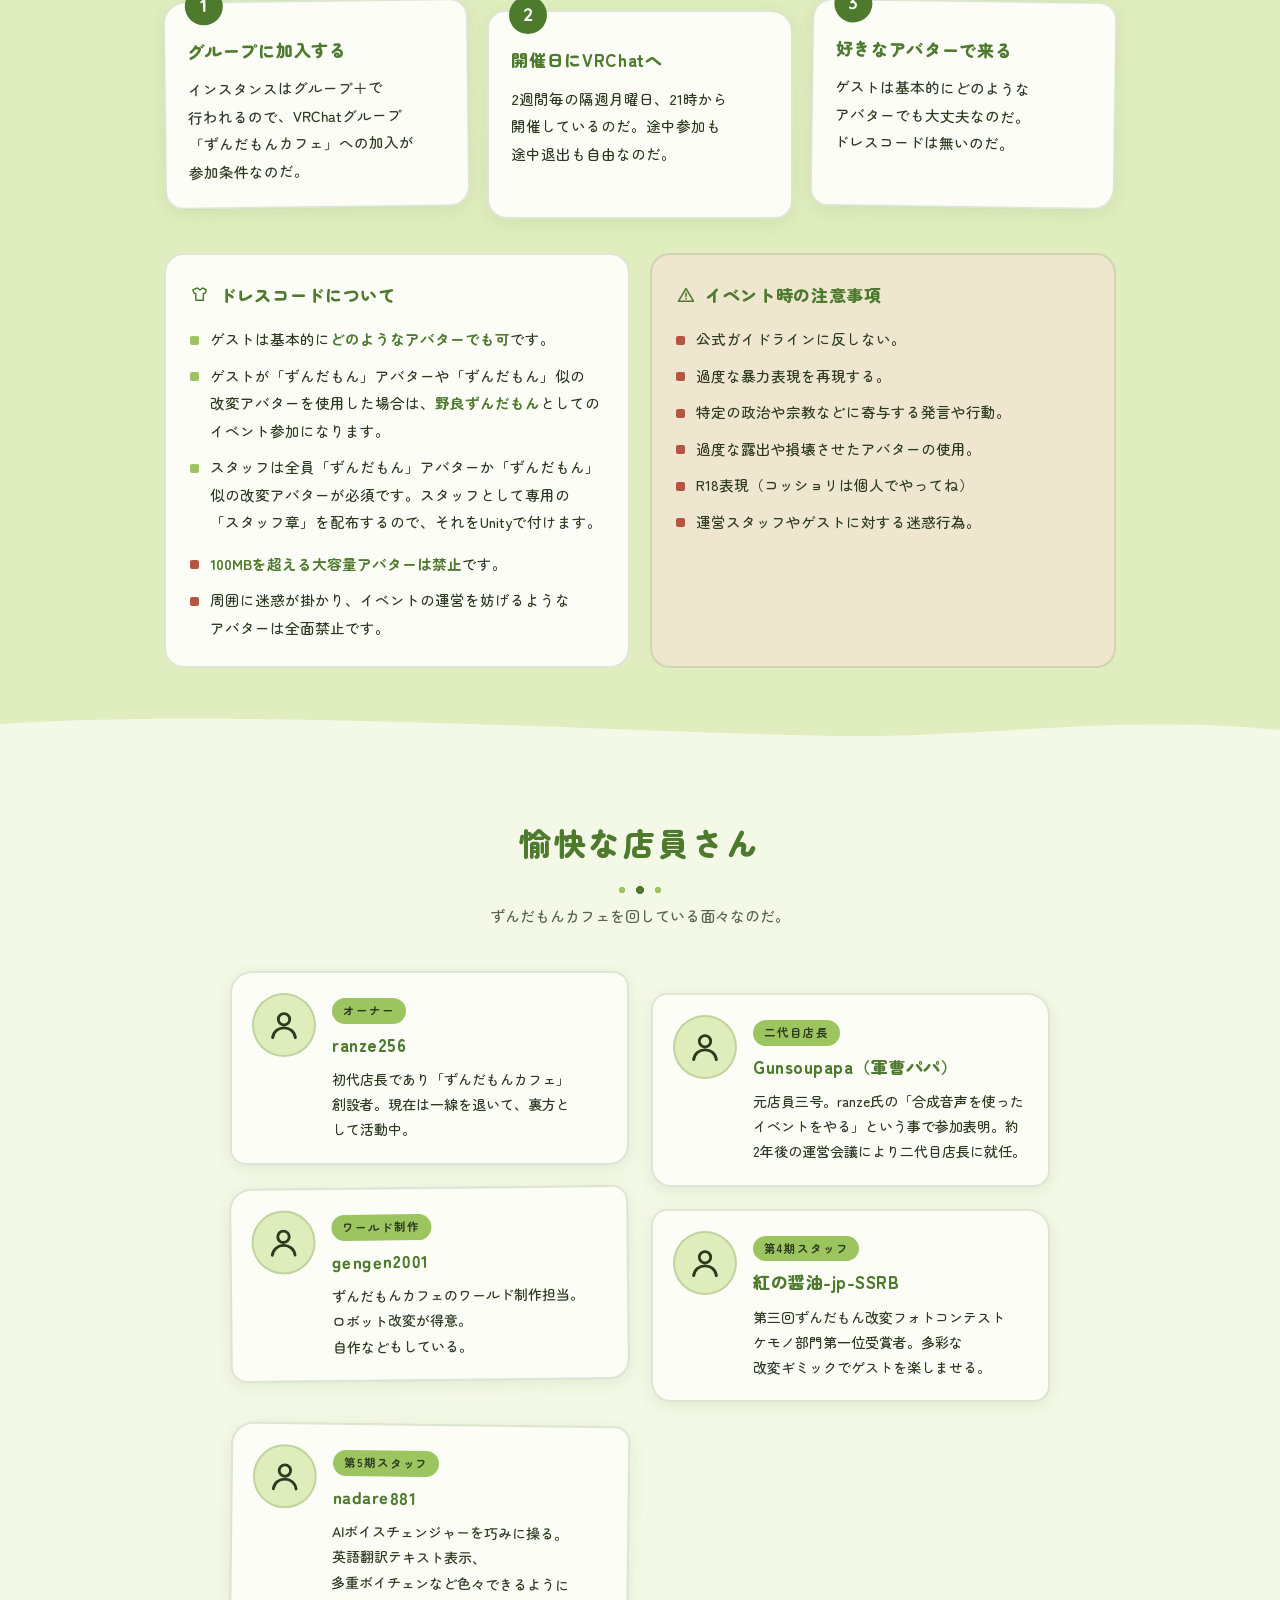
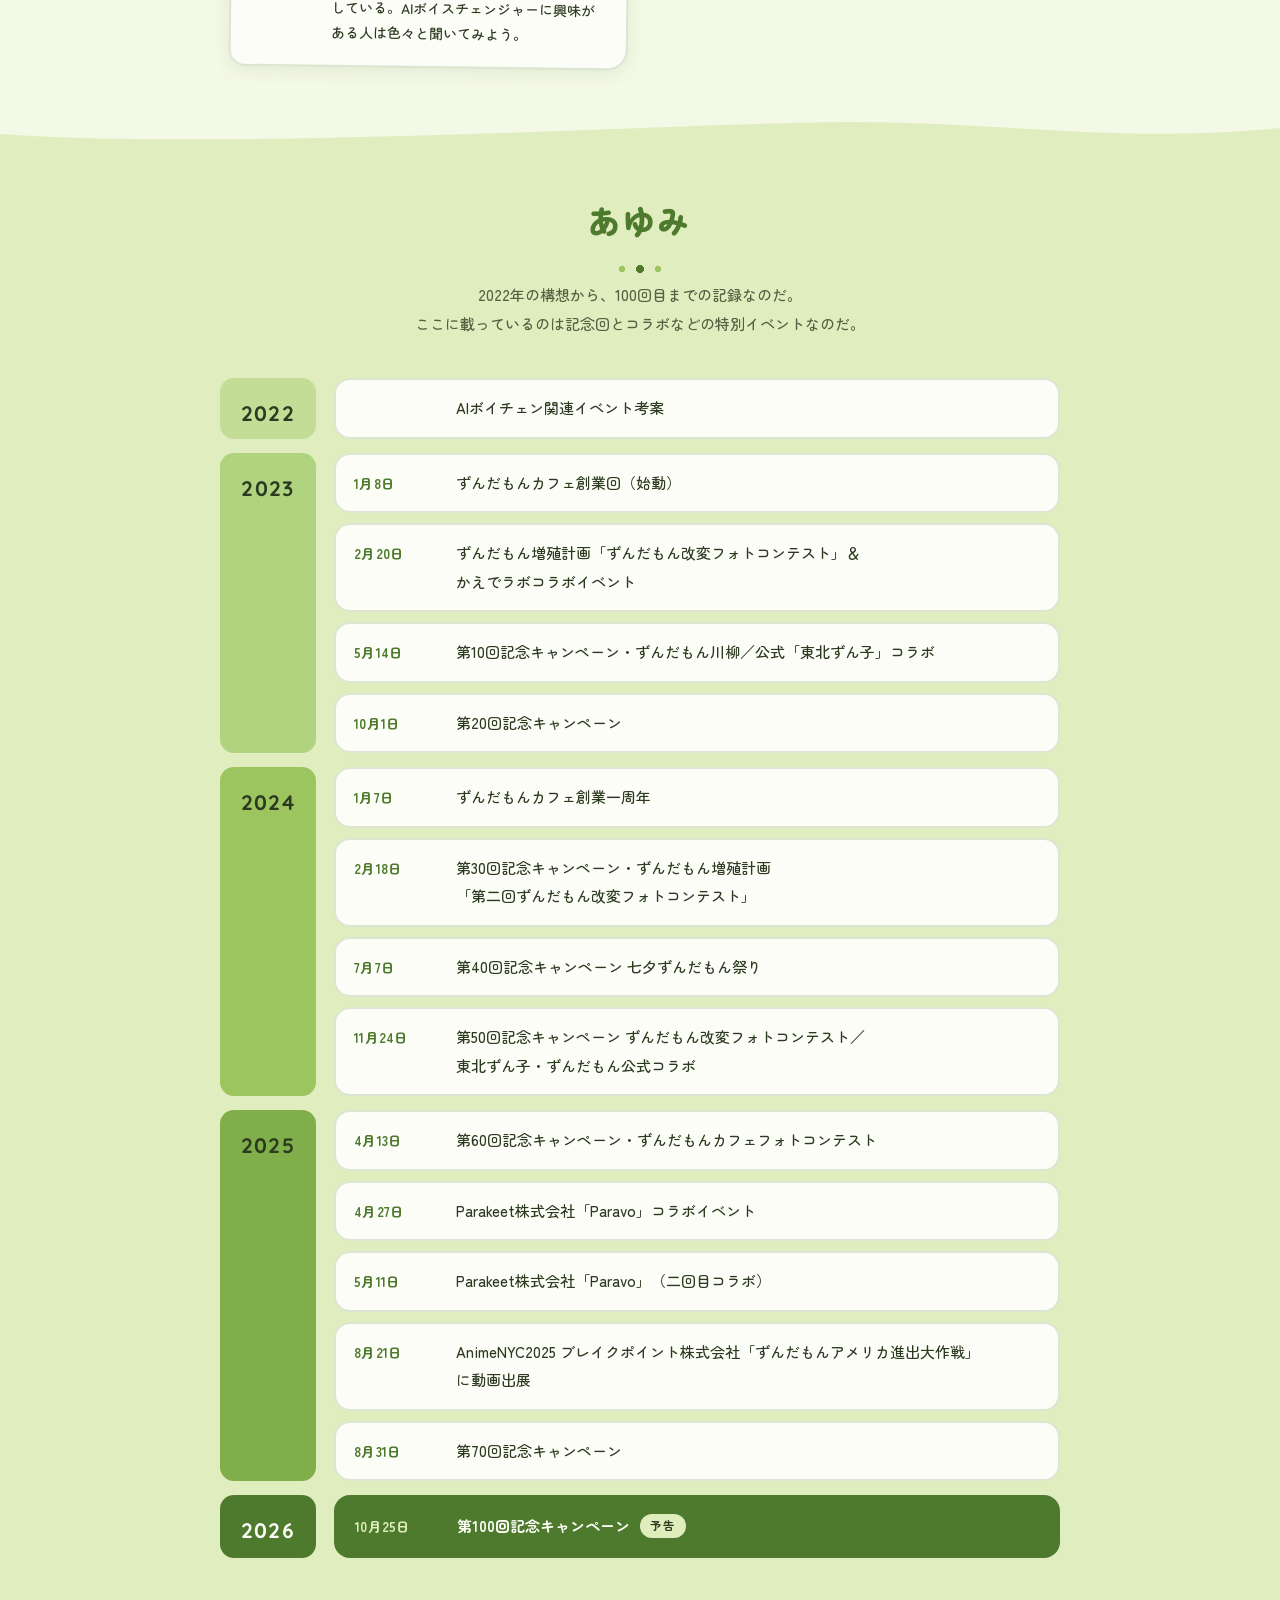
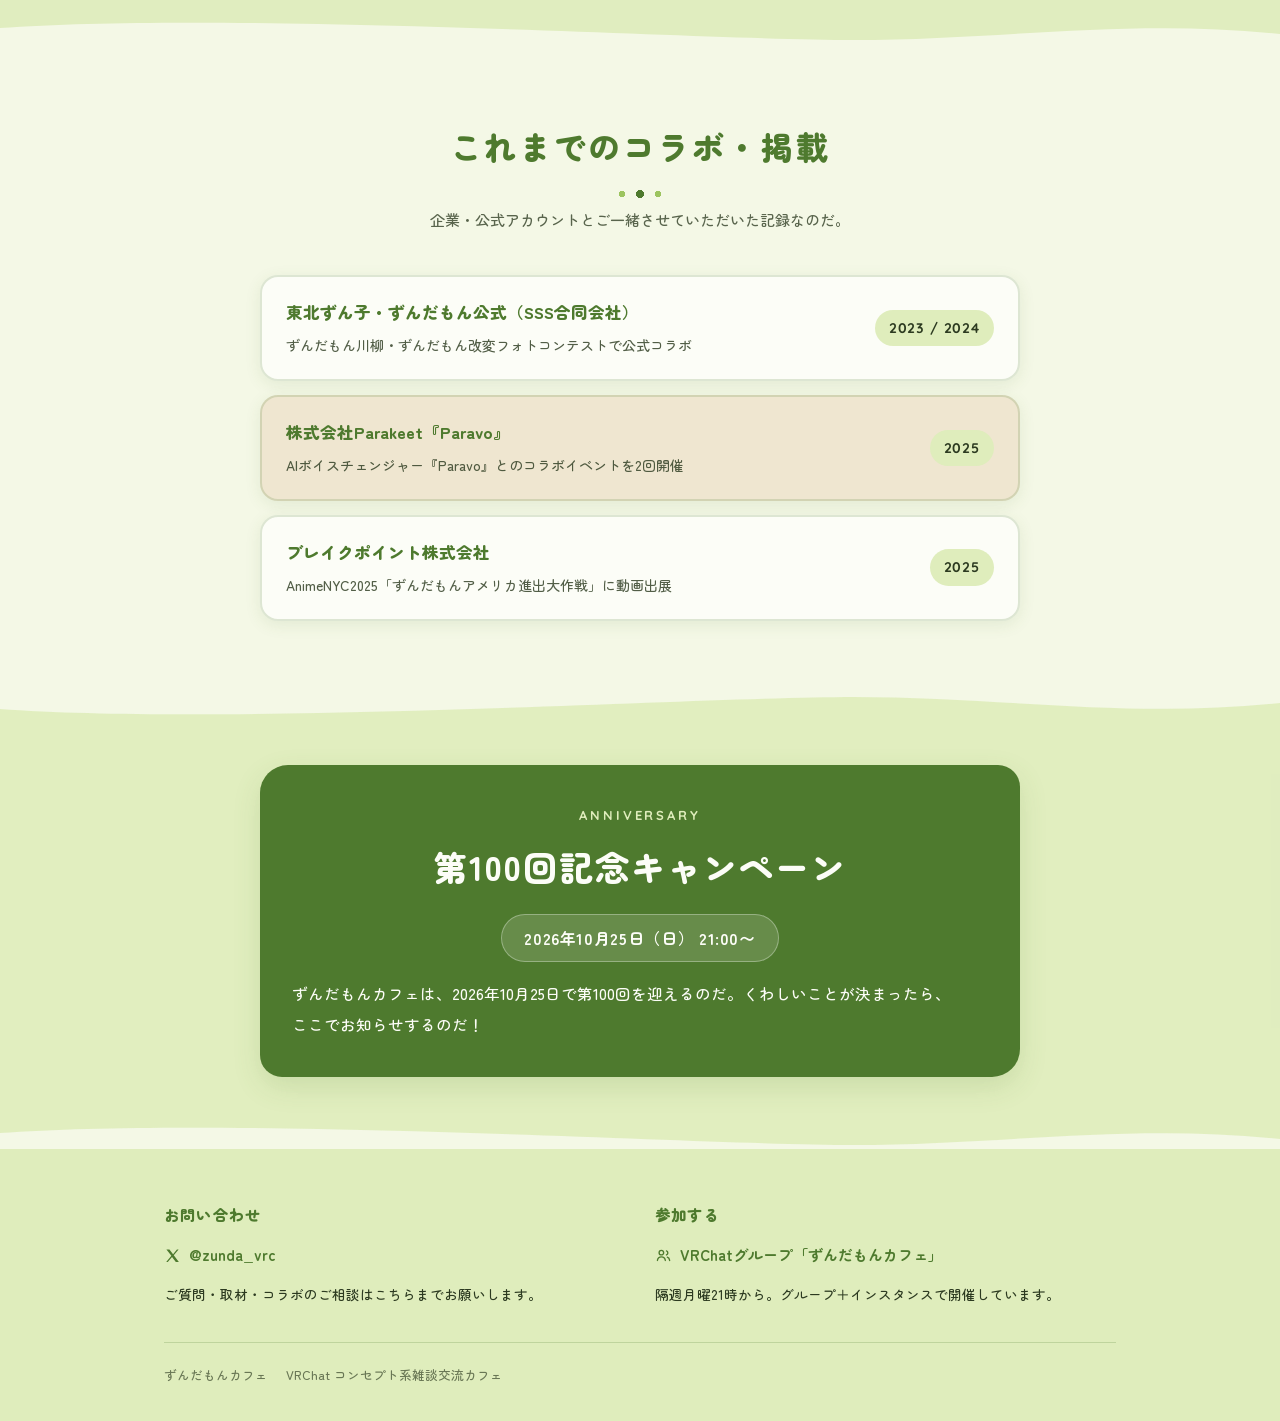
==== commit 5132cebd: "文中の半角空白をもう1件除去 「カフェなのだ！ ドレスコードもないので」の空白。 年表・スタッフ紹介に残る空白は原稿由来の区切りなので手を付けない。  Co-Authored-By: Claude O" ====
--- a/index.html
+++ b/index.html
@@ -139,7 +139,7 @@
 
     <div class="about-body">
       <p>
-        AIボイスチェンジャーを使い、声も見た目も『ずんだもん』な店員さんが接客してくれる（かもしれない）コンセプト系雑談交流カフェなのだ！ ドレスコードもないので、気軽に遊びに来て欲しいのだ！
+        AIボイスチェンジャーを使い、声も見た目も『ずんだもん』な店員さんが接客してくれる（かもしれない）コンセプト系雑談交流カフェなのだ！ドレスコードもないので、気軽に遊びに来て欲しいのだ！
       </p>
       <p>
         ずんだもんが好きな人が集まって、ずんだもんの事やVRChatの事など、面白、楽しく、ユーモラスに溢れる<b>ずんだもんLOVEを全面推し</b>しています。
